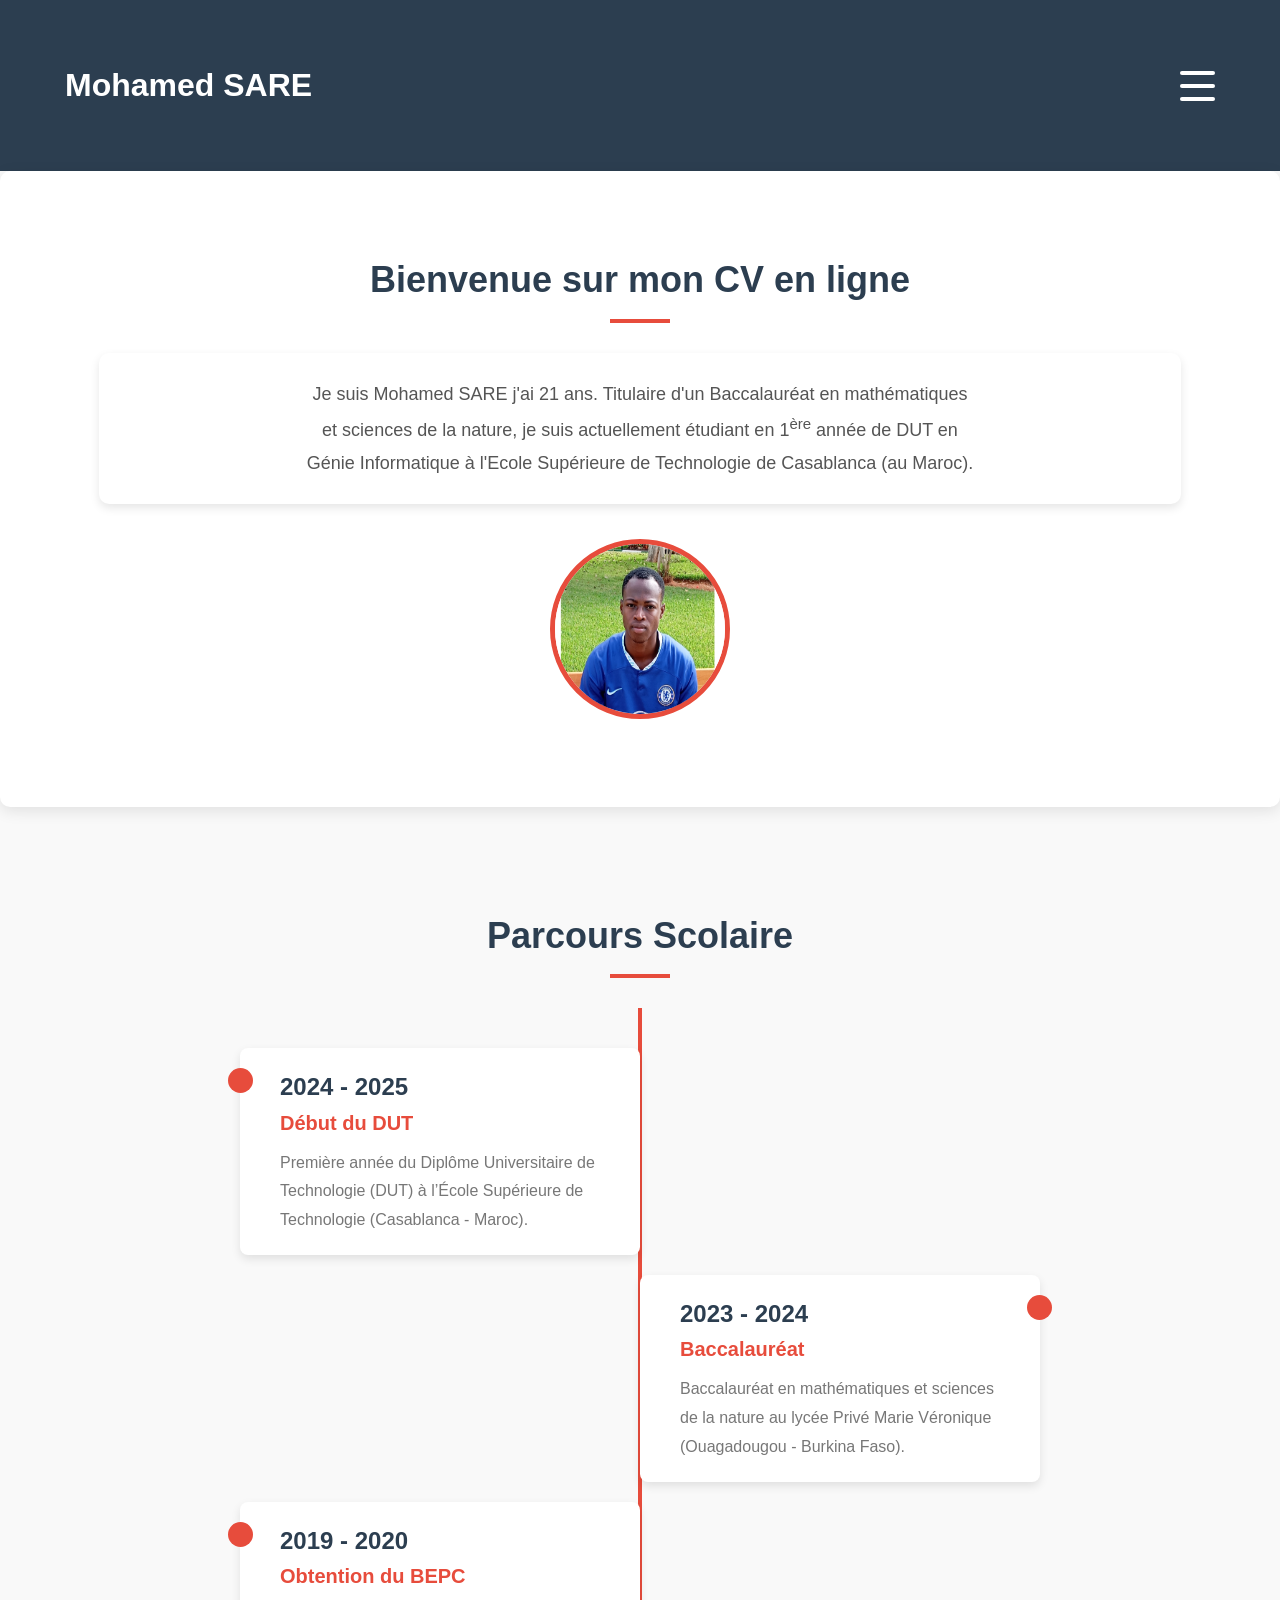
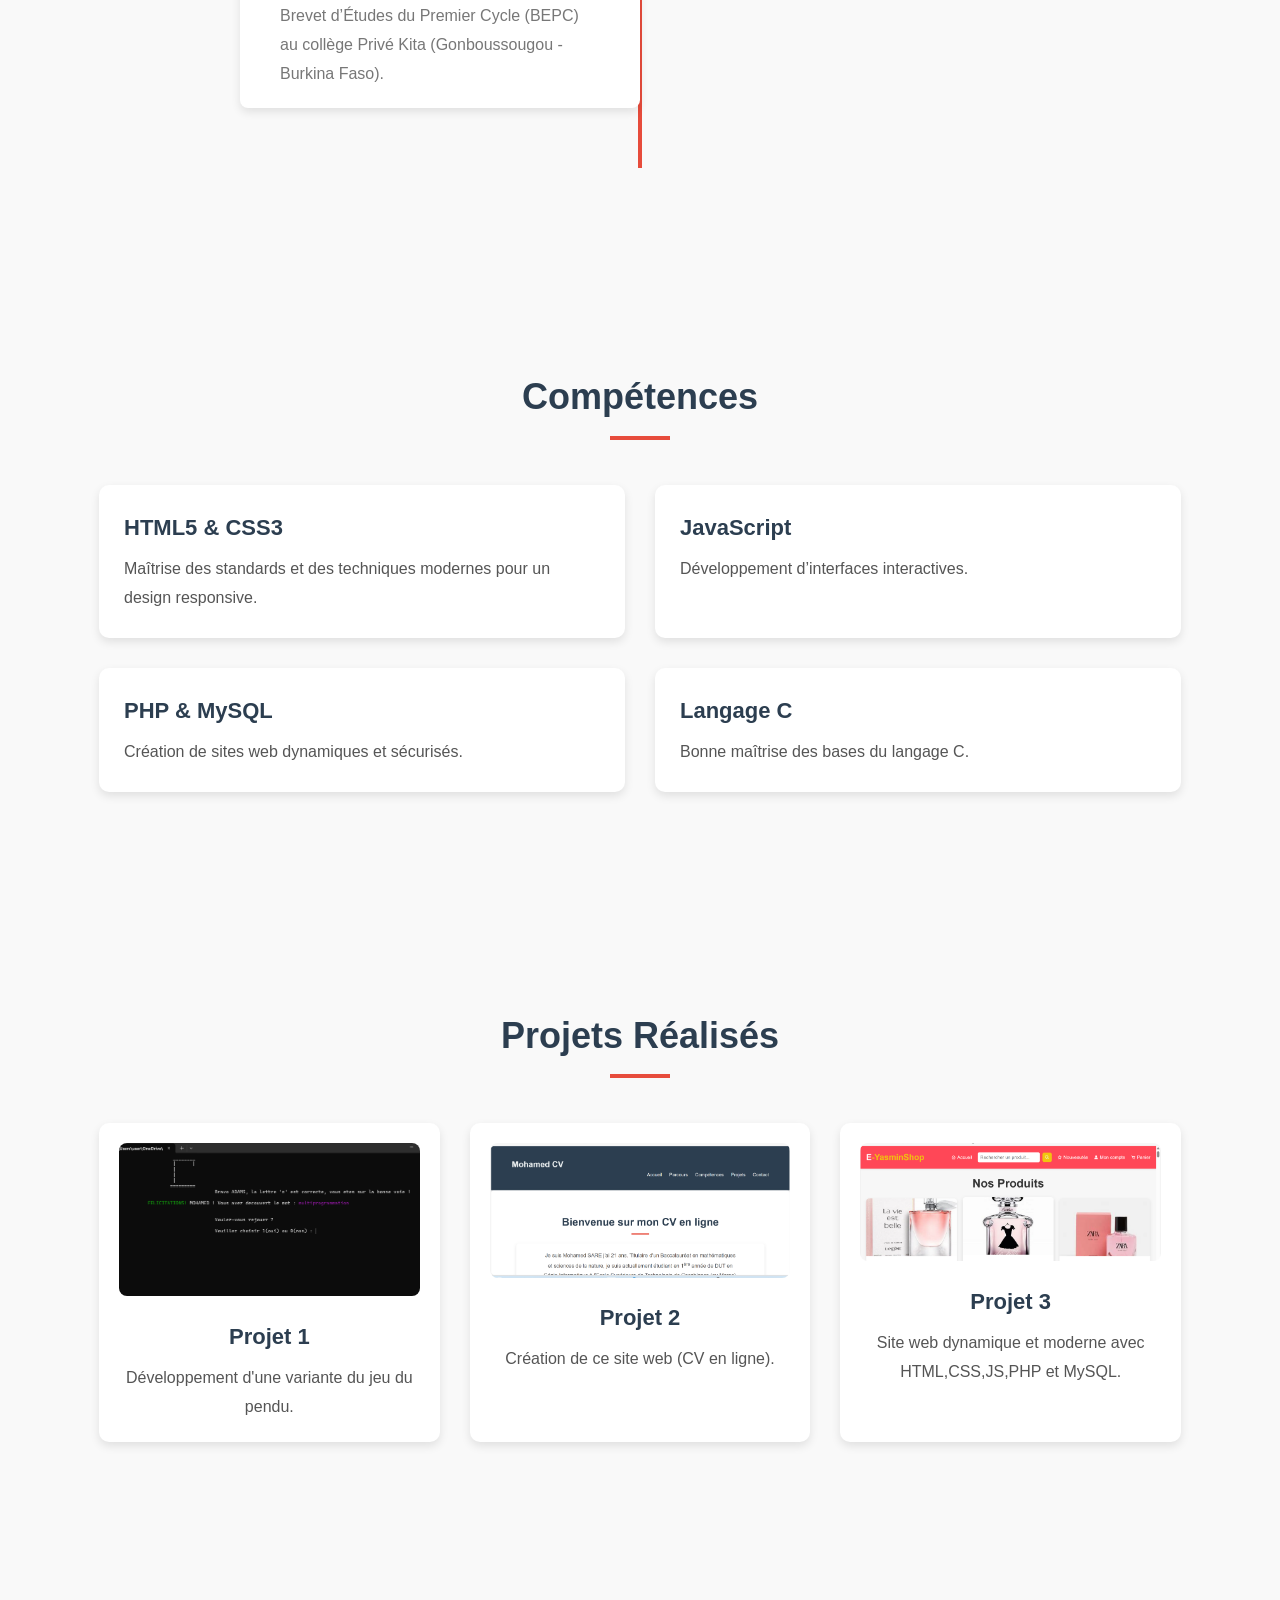
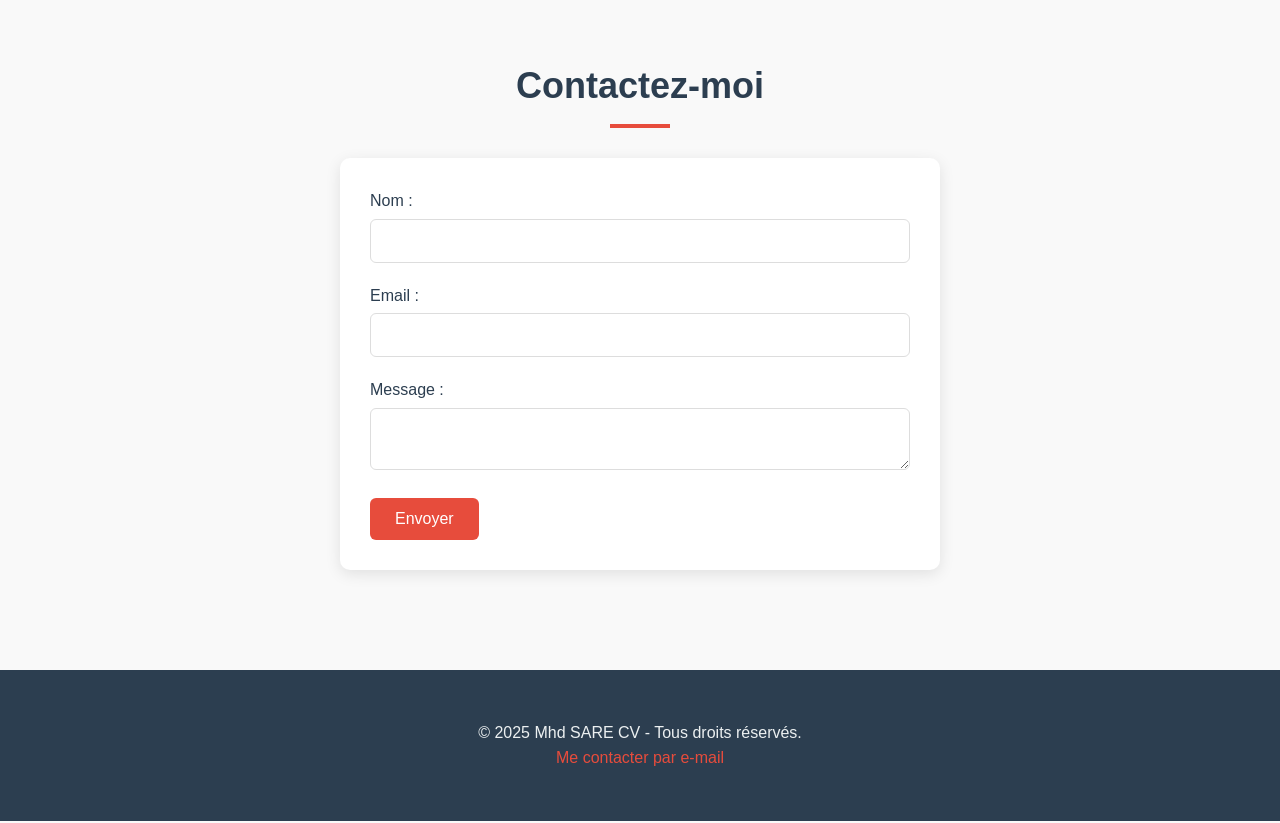
==== index.html @ 559525ef "Add files via upload" ====
<!DOCTYPE html>
<html lang="fr">
<head>
  <meta charset="UTF-8">
  <meta name="viewport" content="width=device-width, initial-scale=1">
  <title>mhdsare-cv</title>
  <link rel="stylesheet" href="style.css">
</head>
<body>
  <!-- En-tête -->
   <header class="header">
        <h1 class="logo">Mohamed SARE</h1>
        <div class="menu-btn" id="menuBtn">
            <div></div>
            <div></div>
            <div></div>
        </div>
    </header>
    <nav class="menu" id="menu">
        <ul>
            <li><a href="#accueil">Accueil</a></li>
            <li><a href="#parcours">Parcours</a></li>
            <li><a href="#competences">Compétences</a></li>
            <li><a href="#projets">Projets</a></li>
            <li><a href="#contact">Contact</a></li>
        </ul>
    </nav>

  <!-- Contenu des sections... -->
</body>
</html>

  <!-- Section Accueil -->
  <section id="accueil" class="section accueil">
    <div class="container">
      <h2>Bienvenue sur mon CV en ligne</h2>
      <p class="skill">
        Je suis Mohamed SARE j'ai 21 ans. Titulaire d'un Baccalauréat en mathématiques<br>
        et sciences de la nature, je suis actuellement étudiant en 1<sup>ère</sup> année de DUT en <br>
        Génie Informatique à l'Ecole Supérieure de Technologie de Casablanca (au Maroc).
      </p>
      <img src="mhd.jpg" alt="Photo de profil" class="photo-profil">
    </div>
  </section>

  <!-- Section Parcours -->
  <section id="parcours" class="section parcours">
    <div class="container">
      <h2>Parcours Scolaire</h2>
      <div class="timeline">
        <div class="timeline-item">
          <h3>2024 - 2025</h3>
          <h4>Début du DUT</h4>
          <p>Première année du Diplôme Universitaire de Technologie (DUT) à l’École Supérieure de Technologie (Casablanca - Maroc).</p>
        </div>
        <div class="timeline-item">
          <h3>2023 - 2024</h3>
          <h4>Baccalauréat</h4>
          <p>Baccalauréat en mathématiques et sciences de la nature au lycée Privé Marie Véronique (Ouagadougou - Burkina Faso).</p>
        </div>
        <div class="timeline-item">
          <h3>2019 - 2020</h3>
          <h4>Obtention du BEPC</h4>
          <p>Brevet d’Études du Premier Cycle (BEPC) au collège Privé Kita (Gonboussougou - Burkina Faso).</p>
        </div>
      </div>
    </div>
  </section>

  <!-- Section Compétences -->
  <section id="competences" class="section competences">
    <div class="container">
      <h2>Compétences</h2>
      <div class="skills">
        <div class="skill">
          <h3>HTML5 &amp; CSS3</h3>
          <p>Maîtrise des standards et des techniques modernes pour un design responsive.</p>
        </div>
        <div class="skill">
          <h3>JavaScript</h3>
          <p>Développement d’interfaces interactives.</p>
        </div>
        <div class="skill">
          <h3>PHP &amp; MySQL</h3>
          <p>Création de sites web dynamiques et sécurisés.</p>
        </div>
        <div class="skill">
          <h3>Langage C</h3>
          <p>Bonne maîtrise des bases du langage C.</p>
        </div>
      </div>
    </div>
  </section>

  <!-- Section Projets -->
  <section id="projets" class="section projets">
    <div class="container">
      <h2>Projets Réalisés</h2>
      <div class="projets-grid">
        <div class="projet">
          <img src="projet1.png" alt="Projet 1">
          <h3>Projet 1</h3>
          <p>Développement d'une variante du jeu du pendu.</p>
        </div>
        <div class="projet">
          <img src="projet2.png" alt="Projet 2">
          <h3>Projet 2</h3>
          <p>Création de ce site web (CV en ligne).</p>
        </div>
        <div class="projet">
          <img src="projet3.png" alt="Projet 2">
          <h3>Projet 3</h3>
          <p>Site web dynamique et moderne avec HTML,CSS,JS,PHP et MySQL.</p>
        </div>
      </div>
    </div>
  </section>

  <!-- Section Contact -->
  <section id="contact" class="section contact">
    <div class="container">
      <h2>Contactez-moi</h2>
      <form action="/merci.html" method="POST" netlify>
        <label for="nom">Nom :</label>
        <input type="text" id="nom" name="nom" required>
        <label for="email">Email :</label>
        <input type="email" id="email" name="email" required>
        <label for="message">Message :</label>
        <textarea id="message" name="message" required></textarea>
        <button type="submit">Envoyer</button>
      </form>
    </div>
  </section>

  <!-- Pied de page -->
  <footer class="footer">
    <div class="container">
      <p>&copy; 2025 Mhd SARE CV - Tous droits réservés.</p>
      <a href="mailto:mohamedsare078@gmail.com">Me contacter par e-mail</a>
    </div>
  </footer>
  <script src="script.js"></script>
</body>
</html>
---- style.css ----
/* Reset CSS de base */
* {
  margin: 0;
  padding: 0;
  box-sizing: border-box;
}

body {
  font-family: 'Poppins', sans-serif;
  line-height: 1.6;
  color: #333;
  background-color: #f9f9f9;
}
/* En tete */
.container {
  width: 90%;
  max-width: 1200px;
  margin: 0 auto;
  padding: 20px;
}
 .header {
            display: flex;
            justify-content: space-between;
            align-items: center;
            padding: 60px 65px;
            background:  #2c3e50;
            color: white;
        }
        .menu-btn {
            display: flex;
            flex-direction: column;
            justify-content: space-between;
            width: 35px;
            height: 30px;
            cursor: pointer;
            z-index: 100;
        }
        .menu-btn div {
            width: 100%;
            height: 4px;
            background: white;
            transition: 0.4s;
            border-radius: 5px;
        }
        .menu {
            position: fixed;
            top: 0;
            left: -250px;
            width: 150px;
            height: 100vh;
            background: #2c3e50;
            padding-top: 60px;
            transition: 0.3s ease-in-out;
            box-shadow: 5px 0 10px rgba(0, 0, 0, 0.3);
        }
        .menu ul {
            list-style: none;
            padding: 0;
            text-align: left;
        }
        .menu ul li {
            margin: 20px 0;
            padding: 10px 20px;
        }
        .menu ul li a {
            color: white;
            text-decoration: none;
            font-size: 18px;
            transition: 0.3s;
        }
        .menu ul li a:hover {
            color: #ff8c00;
        }
        .menu.active {
            left: 0;
        }
        .menu-btn.active div:nth-child(1) {
            transform: rotate(-45deg) translate(-5px, 6px);
        }
        .menu-btn.active div:nth-child(2) {
            opacity: 0;
        }
        .menu-btn.active div:nth-child(3) {
            transform: rotate(45deg) translate(-5px, -6px);
        }
        .overlay {
            display: none;
            position: fixed;
            top: 0;
            left: 0;
            width: 100%;
            height: 100vh;
            background: rgba(0, 0, 0, 0.5);
            transition: 0.3s;
        }
        .overlay.active {
            display: block;
        }


/* Sections */
.section {
  padding: 80px 0;
}

.section h2 {
  font-size: 36px;
  margin-bottom: 30px;
  text-align: center;
  color: #2c3e50;
  position: relative;
}

.section h2::after {
  content: '';
  display: block;
  width: 60px;
  height: 4px;
  background-color: #e74c3c;
  margin: 10px auto 0;
}

.section p {
  font-size: 18px;
  line-height: 1.8;
  color: #555;
}

/* Section Accueil */
.accueil {
  text-align: center;
  background-color: #fff;
  padding: 60px 0;
  border-radius: 10px;
  box-shadow: 0 4px 15px rgba(0, 0, 0, 0.1);
}

.accueil .photo-profil {
  width: 180px;
  height: 180px;
  border-radius: 50%;
  margin-top: 20px;
  border: 5px solid #e74c3c;
  transition: transform 0.3s ease;
}

.accueil .photo-profil:hover {
  transform: scale(1.05);
}

/* Section Parcours */
.timeline {
  position: relative;
  max-width: 800px;
  margin: 0 auto;
  padding: 40px 0;
}

.timeline::before {
  content: '';
  position: absolute;
  top: 0;
  bottom: 0;
  width: 4px;
  background-color: #e74c3c;
  left: 50%;
  margin-left: -2px;
}

.timeline-item {
  padding: 20px 40px;
  position: relative;
  width: 50%;
  background-color: #fff;
  border-radius: 8px;
  margin-bottom: 20px;
  box-shadow: 0 4px 10px rgba(0, 0, 0, 0.1);
  transition: transform 0.3s ease, box-shadow 0.3s ease;
}

.timeline-item:hover {
  transform: translateY(-5px);
  box-shadow: 0 6px 15px rgba(0, 0, 0, 0.2);
}

.timeline-item:nth-child(odd) {
  left: 0;
}

.timeline-item:nth-child(even) {
  left: 50%;
}

.timeline-item::after {
  content: '';
  position: absolute;
  width: 25px;
  height: 25px;
  background-color: #e74c3c;
  border-radius: 50%;
  top: 20px;
  left: -12px;
  z-index: 1;
}

.timeline-item:nth-child(even)::after {
  left: auto;
  right: -12px;
}

.timeline-item h3 {
  font-size: 24px;
  color: #2c3e50;
}

.timeline-item h4 {
  font-size: 20px;
  color: #e74c3c;
  margin-bottom: 10px;
}

.timeline-item p {
  font-size: 16px;
  color: #777;
}

/* Section Compétences */
.skills {
  display: flex;
  flex-wrap: wrap;
  justify-content: space-between;
}

.skill {
  flex: 1 1 45%;
  background-color: #fff;
  padding: 25px;
  margin: 15px;
  border-radius: 10px;
  box-shadow: 0 4px 10px rgba(0, 0, 0, 0.1);
  transition: transform 0.3s ease, box-shadow 0.3s ease;
}

.skill:hover {
  transform: translateY(-5px);
  box-shadow: 0 6px 15px rgba(0, 0, 0, 0.2);
}

.skill h3 {
  font-size: 22px;
  color: #2c3e50;
  margin-bottom: 10px;
}

.skill p {
  font-size: 16px;
  color: #555;
}

/* Section Projets */
.projets-grid {
  display: flex;
  flex-wrap: wrap;
  justify-content: space-between;
}

.projet {
  flex: 1 1 30%;
  background-color: #fff;
  padding: 20px;
  margin: 15px;
  border-radius: 10px;
  box-shadow: 0 4px 10px rgba(0, 0, 0, 0.1);
  text-align: center;
  transition: transform 0.3s ease, box-shadow 0.3s ease;
}

.projet:hover {
  transform: translateY(-5px);
  box-shadow: 0 6px 15px rgba(0, 0, 0, 0.2);
}

.projet img {
  width: 100%;
  border-radius: 8px;
  margin-bottom: 15px;
}

.projet h3 {
  font-size: 22px;
  color: #2c3e50;
  margin-bottom: 10px;
}

.projet p {
  font-size: 16px;
  color: #555;
}

/* Section Contact */
.contact form {
  max-width: 600px;
  margin: 0 auto;
  background-color: #fff;
  padding: 30px;
  border-radius: 10px;
  box-shadow: 0 4px 15px rgba(0, 0, 0, 0.1);
}

.contact label {
  display: block;
  font-size: 16px;
  color: #2c3e50;
  margin-bottom: 5px;
}

.contact input,
.contact textarea {
  width: 100%;
  padding: 12px;
  margin-bottom: 20px;
  border: 1px solid #ddd;
  border-radius: 6px;
  font-size: 16px;
  transition: border-color 0.3s ease;
}

.contact input:focus,
.contact textarea:focus {
  border-color: #e74c3c;
  outline: none;
}

.contact button {
  background-color: #e74c3c;
  color: #fff;
  padding: 12px 25px;
  border: none;
  border-radius: 6px;
  cursor: pointer;
  font-size: 16px;
  transition: background-color 0.3s ease;
}

.contact button:hover {
  background-color: #c0392b;
}

/* Pied de page */
.footer {
  background-color: #2c3e50;
  color: #ecf0f1;
  text-align: center;
  padding: 30px 0;
}

.footer a {
  color: #e74c3c;
  text-decoration: none;
  transition: color 0.3s ease;
}

.footer a:hover {
  color: #c0392b;
}

/* Responsive Design */
@media (max-width: 768px) {
  .header .nav ul {
    flex-direction: column;
    align-items: center;
  }

  .header .nav ul li {
    margin: 10px 0;
  }

  .timeline::before {
    left: 20px;
  }

  .timeline-item {
    width: 100%;
    padding-left: 70px;
    padding-right: 25px;
  }

  .timeline-item:nth-child(even) {
    left: 0;
  }

  .timeline-item::after {
    left: 18px;
  }

  .skills,
  .projets-grid {
    flex-direction: column;
  }

  .skill,
  .projet {
    flex: 1 1 100%;
  }
}
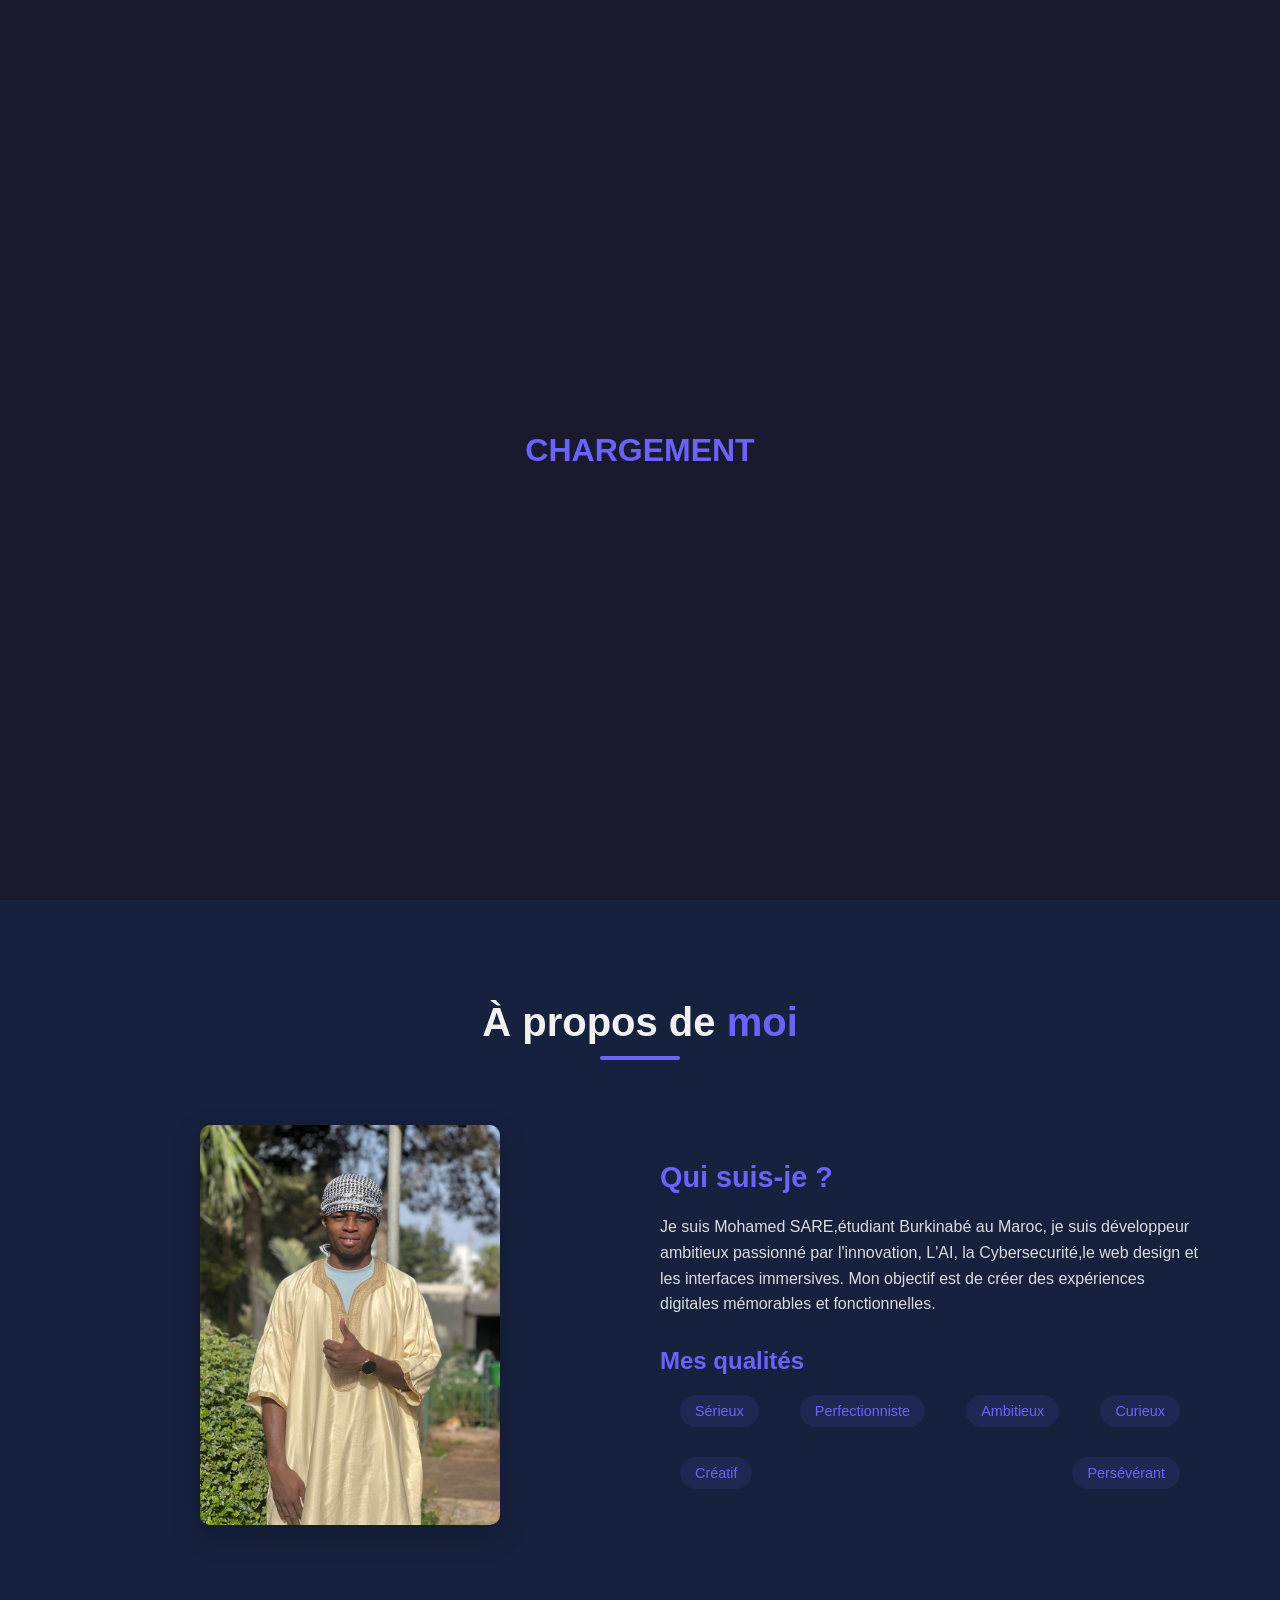
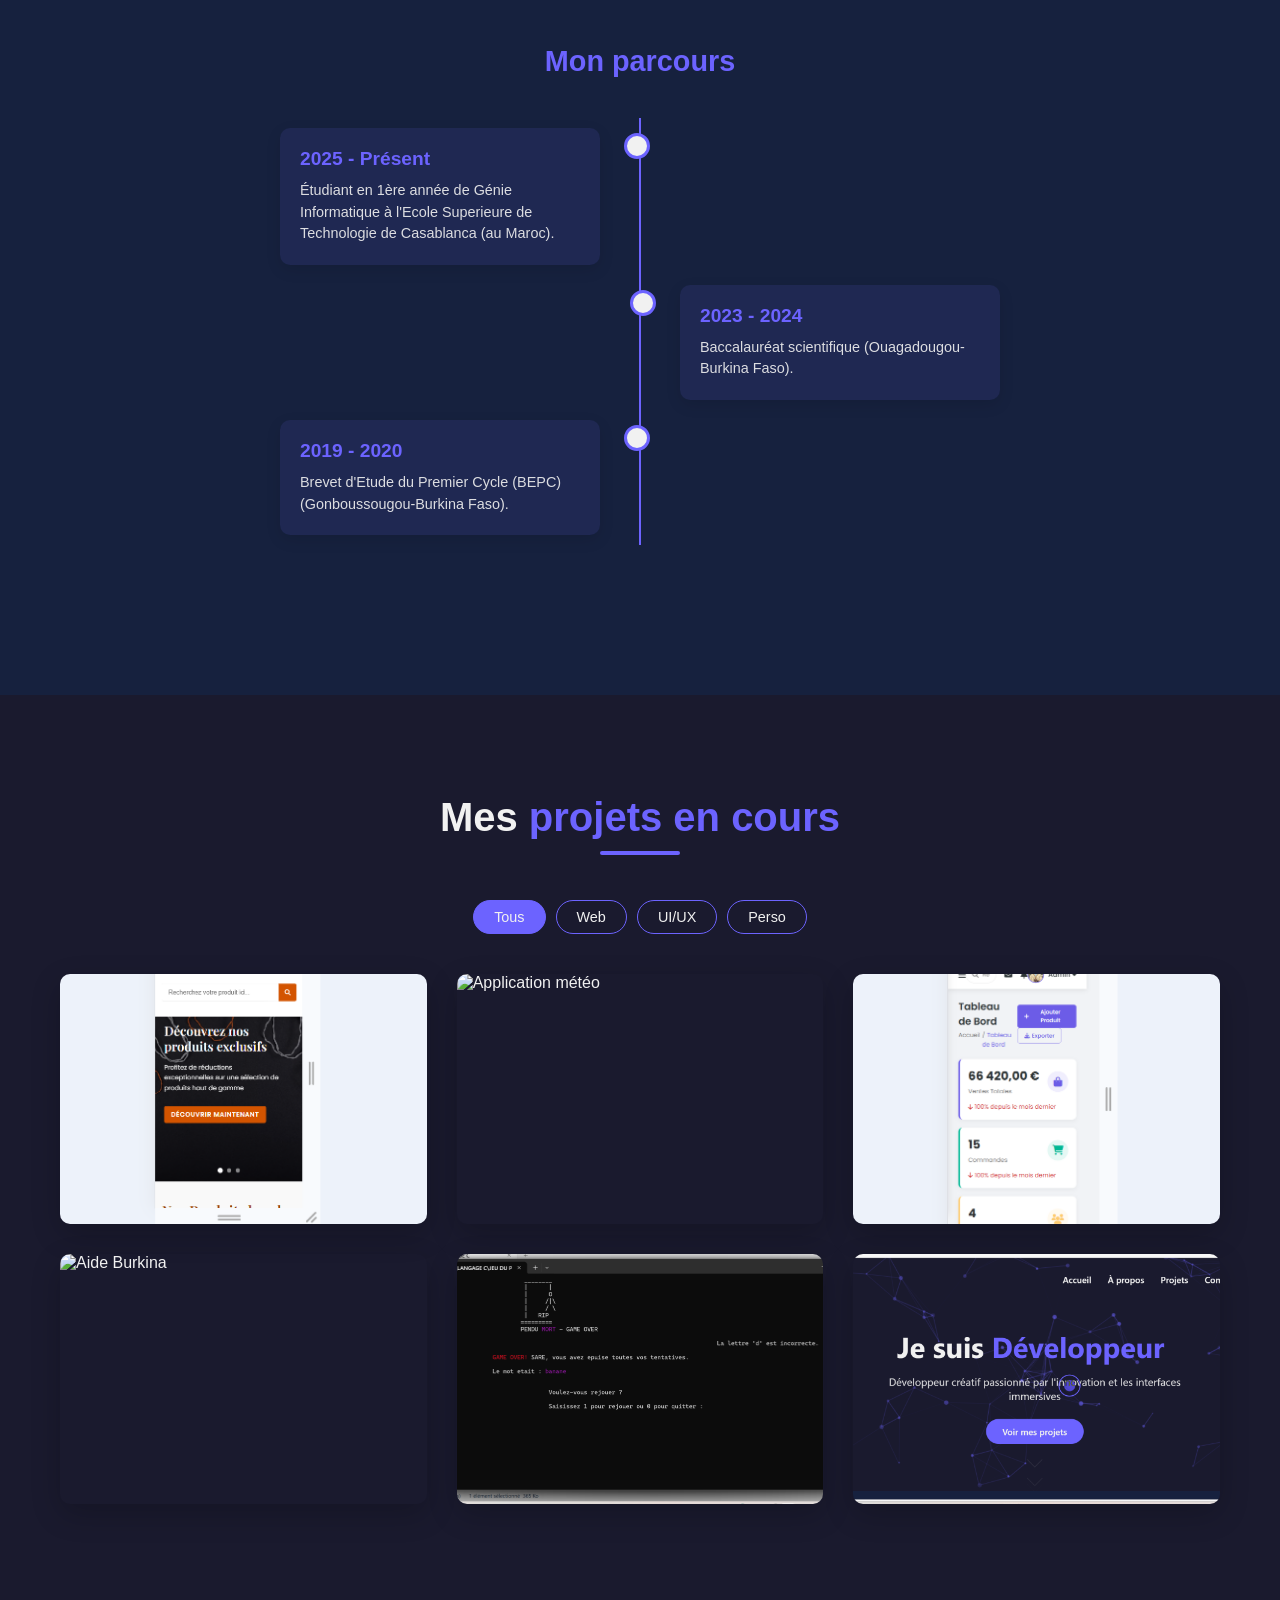
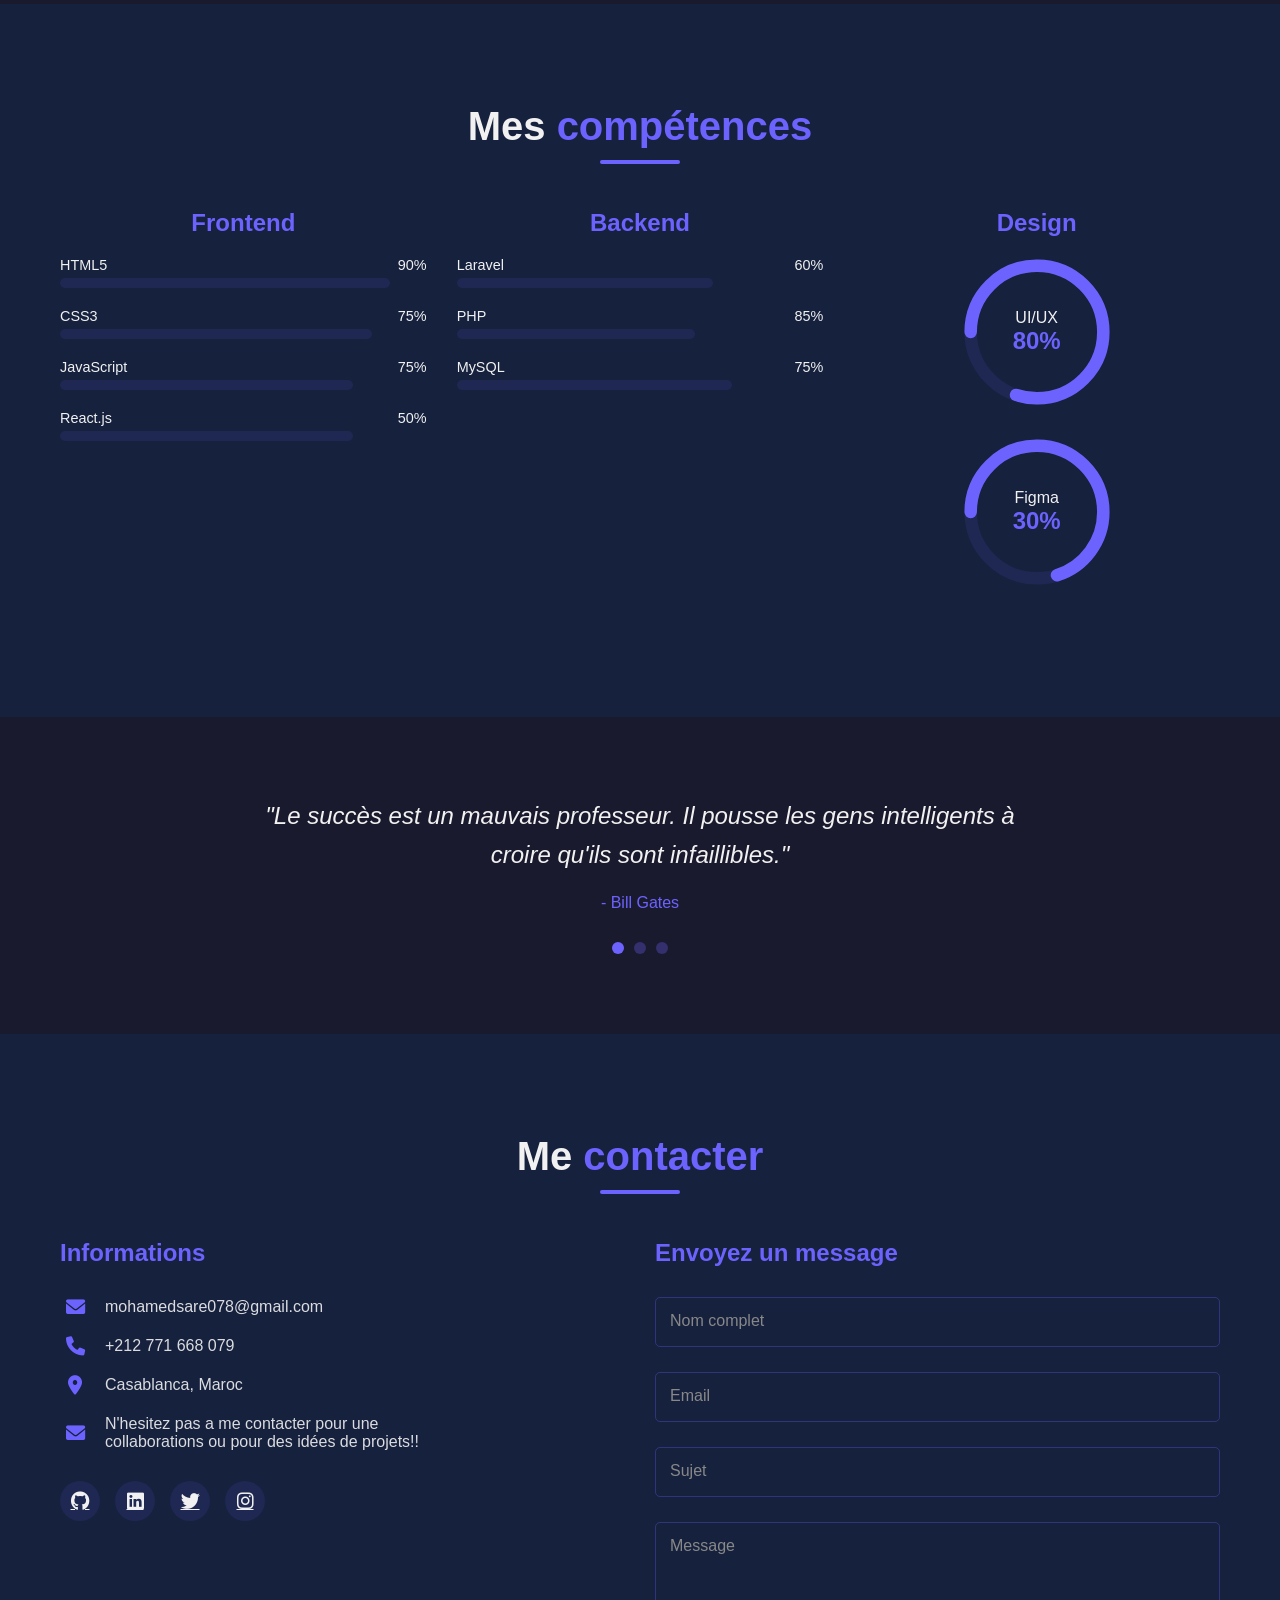
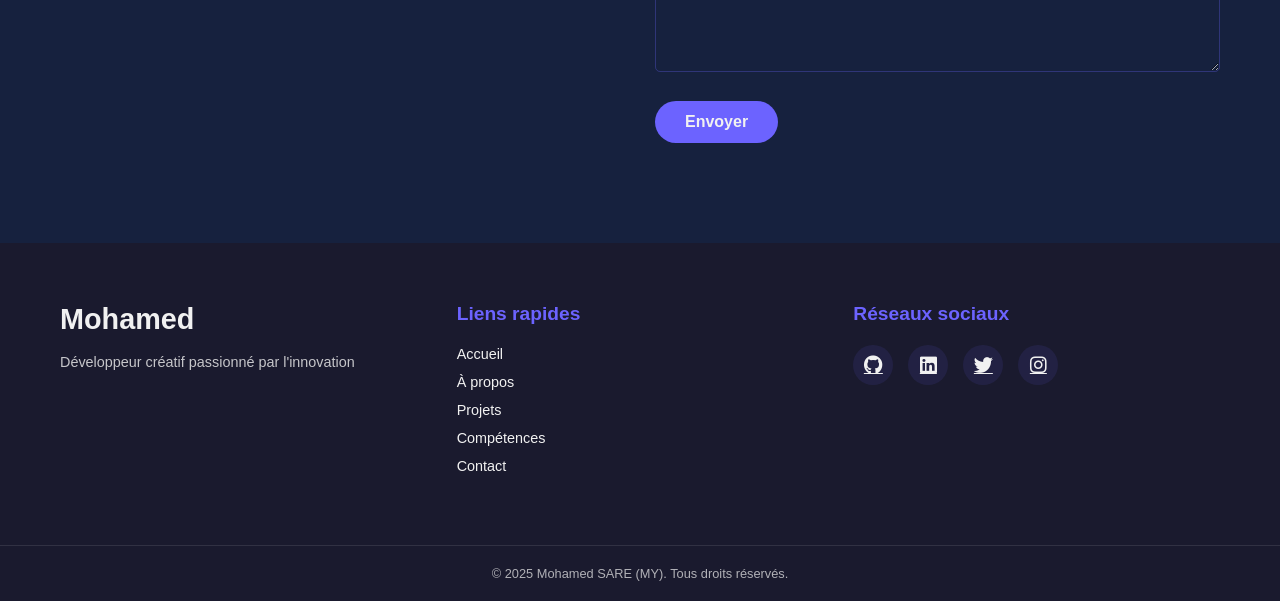
==== commit 02586d8e: "Add files via upload" ====
--- a/index.html
+++ b/index.html
@@ -1,144 +1,397 @@
 <!DOCTYPE html>
 <html lang="fr">
+
 <head>
-  <meta charset="UTF-8">
-  <meta name="viewport" content="width=device-width, initial-scale=1">
-  <title>mhdsare-cv</title>
-  <link rel="stylesheet" href="style.css">
+    <meta charset="UTF-8">
+    <meta name="viewport" content="width=device-width, initial-scale=1.0">
+    <title>Mohamed SARE (Mhdsare) | Développeur Créatif</title>
+    <link rel="stylesheet" href="styles.css">
+    <!-- Après -->
+    <link rel="stylesheet" href="https://cdnjs.cloudflare.com/ajax/libs/font-awesome/6.0.0-beta3/css/all.min.css">
 </head>
+
 <body>
-  <!-- En-tête -->
-   <header class="header">
-        <h1 class="logo">Mohamed SARE</h1>
-        <div class="menu-btn" id="menuBtn">
-            <div></div>
-            <div></div>
-            <div></div>
-        </div>
-    </header>
-    <nav class="menu" id="menu">
-        <ul>
-            <li><a href="#accueil">Accueil</a></li>
-            <li><a href="#parcours">Parcours</a></li>
-            <li><a href="#competences">Compétences</a></li>
-            <li><a href="#projets">Projets</a></li>
-            <li><a href="#contact">Contact</a></li>
-        </ul>
+    <!-- Curseur personnalisé -->
+    <div class="cursor"></div>
+    <div class="cursor-follower"></div>
+
+    <!-- Loader -->
+    <div class="loader">
+        <div class="loader-text">
+            <span class="letter">C</span>
+            <span class="letter">H</span>
+            <span class="letter">A</span>
+            <span class="letter">R</span>
+            <span class="letter">G</span>
+            <span class="letter">E</span>
+            <span class="letter">M</span>
+            <span class="letter">E</span>
+            <span class="letter">N</span>
+            <span class="letter">T</span>
+        </div>
+    </div>
+
+    <!-- Bouton mode sombre/clair -->
+    <div class="theme-switch-wrapper">
+        <span class="theme-switch-label">☀️</span>
+        <label class="theme-switch">
+            <input type="checkbox">
+            <span class="slider round"></span>
+        </label>
+        <span class="theme-switch-label">🌙</span>
+    </div>
+
+    <!-- Navigation -->
+    <nav class="navbar">
+        <div class="navbar-container">
+            <a href="#home" class="navbar-logo">Mohamed</a>
+            <div class="navbar-toggle" id="mobile-menu">
+                <span class="bar"></span>
+                <span class="bar"></span>
+                <span class="bar"></span>
+            </div>
+            <ul class="navbar-menu">
+                <li class="navbar-item"><a href="#home" class="navbar-links">Accueil</a></li>
+                <li class="navbar-item"><a href="#about" class="navbar-links">À propos</a></li>
+                <li class="navbar-item"><a href="#projects" class="navbar-links">Projets</a></li>
+                <li class="navbar-item"><a href="#skills" class="navbar-links">Compétences</a></li>
+                <li class="navbar-item"><a href="#contact" class="navbar-links">Contact</a></li>
+            </ul>
+        </div>
     </nav>
 
-  <!-- Contenu des sections... -->
+    <!-- Section Accueil -->
+    <section id="home" class="hero">
+        <canvas id="particles-js"></canvas>
+        <div class="hero-container">
+            <h1 class="hero-heading">Je suis <span class="typed-text"></span><span class="cursor-blink">&nbsp;</span>
+            </h1>
+            <p class="hero-description">Développeur créatif passionné par l'innovation et les interfaces immersives</p>
+            <button class="main-btn" onclick="location.href='#projects'">Voir mes projets</button>
+        </div>
+        <div class="scroll-down">
+            <span></span>
+            <span></span>
+            <span></span>
+        </div>
+    </section>
+
+    <!-- Section À propos -->
+    <section id="about" class="about">
+        <h2 class="section-title">À propos de <span>moi</span></h2>
+        <div class="about-container">
+            <div class="about-img">
+                <div class="img-card">
+                    <div class="img-card-inner">
+                        <div class="img-card-front">
+                            <img src="mhd.jpg" alt="Mohamed SARE">
+                        </div>
+                        <div class="img-card-back">
+                            <h3>Mohamed SARE</h3>
+                            <p>"Etudiant en Génie Informatique"</p>
+                            <p>Développeur créatif</p>
+                        </div>
+                    </div>
+                </div>
+            </div>
+            <div class="about-text">
+                <h3>Qui suis-je ?</h3>
+                <p>Je suis Mohamed SARE,étudiant Burkinabé au Maroc, je suis développeur ambitieux passionné par
+                    l'innovation, L'AI, la Cybersecurité,le web design et les interfaces immersives. Mon objectif est de
+                    créer des expériences
+                    digitales mémorables et fonctionnelles.</p>
+
+                <div class="soft-skills">
+                    <h3>Mes qualités</h3>
+                    <div class="skills-container">
+                        <div class="skill" data-skill="Sérieux">Sérieux</div>
+                        <div class="skill" data-skill="Perfectionniste">Perfectionniste</div>
+                        <div class="skill" data-skill="Ambitieux">Ambitieux</div>
+                        <div class="skill" data-skill="Curieux">Curieux</div>
+                        <div class="skill" data-skill="Créatif">Créatif</div>
+                        <div class="skill" data-skill="Persévérant">Persévérant</div>
+                    </div>
+                </div>
+            </div>
+        </div>
+
+        <!-- Timeline -->
+        <div class="timeline">
+            <h3>Mon parcours</h3>
+            <div class="timeline-container">
+                <div class="timeline-item">
+                    <div class="timeline-content">
+                        <h4>2025 - Présent</h4>
+                        <p>Étudiant en 1ère année de Génie Informatique à l'Ecole Superieure de Technologie de
+                            Casablanca (au Maroc).</p>
+                    </div>
+                </div>
+                <div class="timeline-item">
+                    <div class="timeline-content">
+                        <h4>2023 - 2024</h4>
+                        <p>Baccalauréat scientifique (Ouagadougou- Burkina Faso).</p>
+                    </div>
+                </div>
+                <div class="timeline-item">
+                    <div class="timeline-content">
+                        <h4>2019 - 2020</h4>
+                        <p>Brevet d'Etude du Premier Cycle (BEPC) (Gonboussougou-Burkina Faso).</p>
+                    </div>
+                </div>
+            </div>
+        </div>
+    </section>
+
+    <!-- Section Projets -->
+    <section id="projects" class="projects">
+        <h2 class="section-title">Mes <span>projets en cours</span></h2>
+        <div class="projects-filter">
+            <button class="filter-btn active" data-filter="all">Tous</button>
+            <button class="filter-btn" data-filter="web">Web</button>
+            <button class="filter-btn" data-filter="ui">UI/UX</button>
+            <button class="filter-btn" data-filter="perso">Perso</button>
+        </div>
+        <div class="projects-container">
+            <!-- Les projets seront ajoutés dynamiquement en JS -->
+        </div>
+
+        <!-- Lightbox -->
+        <div class="lightbox">
+            <div class="lightbox-content">
+                <span class="close-lightbox">&times;</span>
+                <div class="lightbox-body">
+                    <img src="" alt="" class="lightbox-img">
+                    <div class="lightbox-text">
+                        <h3 class="lightbox-title"></h3>
+                        <p class="lightbox-description"></p>
+                        <a href="#" class="lightbox-link" target="_blank">Voir le projet</a>
+                    </div>
+                </div>
+            </div>
+        </div>
+    </section>
+
+    <!-- Section Compétences -->
+    <section id="skills" class="skills">
+        <h2 class="section-title">Mes <span>compétences</span></h2>
+        <div class="skills-container">
+            <div class="skill-category">
+                <h3>Frontend</h3>
+                <div class="skill-bar">
+                    <div class="skill-info">
+                        <span>HTML5</span>
+                        <span class="percent">90%</span>
+                    </div>
+                    <div class="progress-bar" data-width="90"></div>
+                </div>
+                <div class="skill-bar">
+                    <div class="skill-info">
+                        <span>CSS3</span>
+                        <span class="percent">75%</span>
+                    </div>
+                    <div class="progress-bar" data-width="85"></div>
+                </div>
+                <div class="skill-bar">
+                    <div class="skill-info">
+                        <span>JavaScript</span>
+                        <span class="percent">75%</span>
+                    </div>
+                    <div class="progress-bar" data-width="80"></div>
+                </div>
+                <div class="skill-bar">
+                    <div class="skill-info">
+                        <span>React.js</span>
+                        <span class="percent">50%</span>
+                    </div>
+                    <div class="progress-bar" data-width="80"></div>
+                </div>
+            </div>
+
+            <div class="skill-category">
+                <h3>Backend</h3>
+                <div class="skill-bar">
+                    <div class="skill-info">
+                        <span>Laravel</span>
+                        <span class="percent">60%</span>
+                    </div>
+                    <div class="progress-bar" data-width="70"></div>
+                </div>
+                <div class="skill-bar">
+                    <div class="skill-info">
+                        <span>PHP</span>
+                        <span class="percent">85%</span>
+                    </div>
+                    <div class="progress-bar" data-width="65"></div>
+                </div>
+                <div class="skill-bar">
+                    <div class="skill-info">
+                        <span>MySQL</span>
+                        <span class="percent">75%</span>
+                    </div>
+                    <div class="progress-bar" data-width="75"></div>
+                </div>
+            </div>
+
+            <div class="skill-category">
+                <h3>Design</h3>
+                <div class="skill-circle">
+                    <div class="circle-progress" data-value="80">
+                        <svg class="circle-chart" viewBox="0 0 36 36">
+                            <path class="circle-bg"
+                                d="M18 2.0845 a 15.9155 15.9155 0 0 1 0 31.831 a 15.9155 15.9155 0 0 1 0 -31.831" />
+                            <path class="circle-fill" stroke-dasharray="80, 100"
+                                d="M18 2.0845 a 15.9155 15.9155 0 0 1 0 31.831 a 15.9155 15.9155 0 0 1 0 -31.831" />
+                        </svg>
+                        <div class="circle-info">
+                            <span>UI/UX</span>
+                            <span class="percent">80%</span>
+                        </div>
+                    </div>
+                </div>
+                <div class="skill-circle">
+                    <div class="circle-progress" data-value="70">
+                        <svg class="circle-chart" viewBox="0 0 36 36">
+                            <path class="circle-bg"
+                                d="M18 2.0845 a 15.9155 15.9155 0 0 1 0 31.831 a 15.9155 15.9155 0 0 1 0 -31.831" />
+                            <path class="circle-fill" stroke-dasharray="70, 100"
+                                d="M18 2.0845 a 15.9155 15.9155 0 0 1 0 31.831 a 15.9155 15.9155 0 0 1 0 -31.831" />
+                        </svg>
+                        <div class="circle-info">
+                            <span>Figma</span>
+                            <span class="percent">30%</span>
+                        </div>
+                    </div>
+                </div>
+            </div>
+        </div>
+    </section>
+
+    <!-- Section Citation -->
+    <section class="quote">
+        <div class="quote-container">
+            <div class="quote-slide active">
+                <p>"Le succès est un mauvais professeur. Il pousse les gens intelligents à croire qu'ils sont
+                    infaillibles."</p>
+                <span>- Bill Gates</span>
+            </div>
+            <div class="quote-slide">
+                <p>"Votre travail va remplir une grande partie de votre vie, la seule façon d'être vraiment satisfait
+                    est de faire ce que vous croyez être un bon travail."</p>
+                <span>- Steve Jobs</span>
+            </div>
+            <div class="quote-slide">
+                <p>"Le meilleur moyen de prédire l'avenir est de le créer."</p>
+                <span>- Peter Drucker</span>
+            </div>
+            <div class="quote-dots">
+                <span class="dot active"></span>
+                <span class="dot"></span>
+                <span class="dot"></span>
+            </div>
+        </div>
+    </section>
+
+    <!-- Section Contact -->
+    <section id="contact" class="contact">
+        <h2 class="section-title">Me <span>contacter</span></h2>
+        <div class="contact-container">
+            <div class="contact-info">
+                <h3>Informations</h3>
+                <div class="info-item">
+                    <i class="fas fa-envelope"></i>
+                    <p>mohamedsare078@gmail.com</p>
+                </div>
+                <div class="info-item">
+                    <i class="fas fa-phone"></i>
+                    <p>+212 771 668 079</p>
+                </div>
+                <div class="info-item">
+                    <i class="fas fa-map-marker-alt"></i>
+                    <p>Casablanca, Maroc</p>
+                </div>
+                <div class="info-item">
+                    <i class="fas fa-envelope"></i>
+                    <p>N'hesitez pas a me contacter pour une <br>
+                        collaborations ou pour des idées de projets!!</p>
+                </div>
+                <div class="social-links">
+                    <a href="#"><i class="fab fa-github"></i></a>
+                    <a href="#"><i class="fab fa-linkedin"></i></a>
+                    <a href="#"><i class="fab fa-twitter"></i></a>
+                    <a href="#"><i class="fab fa-instagram"></i></a>
+                </div>
+            </div>
+            <div class="contact-form">
+                <h3>Envoyez un message</h3>
+                <form id="form" action="https://formsubmit.co/smrmsare039@gmail.com" method="POST">
+            
+                    <div class="form-group">
+                        <input type="text" id="name" name="name" required>
+                        <label for="name">Nom complet</label>
+                        <span class="error-message"></span>
+                    </div>
+                    <div class="form-group">
+                        <input type="email" id="email" name="email" required>
+                        <label for="email">Email</label>
+                        <span class="error-message"></span>
+                    </div>
+                    <div class="form-group">
+                        <input type="text" id="subject" name="subject" required>
+                        <label for="subject">Sujet</label>
+                        <span class="error-message"></span>
+                    </div>
+                    <div class="form-group">
+                        <textarea id="message" name="message" required></textarea>
+                        <label for="message">Message</label>
+                        <span class="error-message"></span>
+                    </div>
+                    <button type="submit" class="submit-btn">
+                        <span class="btn-text">Envoyer</span>
+                        <span class="btn-loader"></span>
+                    </button>
+                    <div class="form-message"></div>
+                </form>
+            </div>
+            
+        </div>
+    </section>
+
+    <!-- Footer -->
+    <footer class="footer">
+        <div class="footer-container">
+            <div class="footer-logo">
+                <a href="#home">Mohamed</a>
+                <p>Développeur créatif passionné par l'innovation</p>
+            </div>
+            <div class="footer-links">
+                <h3>Liens rapides</h3>
+                <ul>
+                    <li><a href="#home">Accueil</a></li>
+                    <li><a href="#about">À propos</a></li>
+                    <li><a href="#projects">Projets</a></li>
+                    <li><a href="#skills">Compétences</a></li>
+                    <li><a href="#contact">Contact</a></li>
+                </ul>
+            </div>
+            <div class="footer-social">
+                <h3>Réseaux sociaux</h3>
+                <div class="social-icons">
+                    <a href="#"><i class="fab fa-github"></i></a>
+                    <a href="#"><i class="fab fa-linkedin"></i></a>
+                    <a href="#"><i class="fab fa-twitter"></i></a>
+                    <a href="#"><i class="fab fa-instagram"></i></a>
+                </div>
+            </div>
+        </div>
+        <div class="footer-bottom">
+            <p>&copy; 2025 Mohamed SARE (MY). Tous droits réservés.</p>
+            <button class="scroll-top">
+                <i class="fas fa-arrow-up"></i>
+            </button>
+        </div>
+    </footer>
+
+    <script src="script.js"></script>
 </body>
-</html>
-
-  <!-- Section Accueil -->
-  <section id="accueil" class="section accueil">
-    <div class="container">
-      <h2>Bienvenue sur mon CV en ligne</h2>
-      <p class="skill">
-        Je suis Mohamed SARE j'ai 21 ans. Titulaire d'un Baccalauréat en mathématiques<br>
-        et sciences de la nature, je suis actuellement étudiant en 1<sup>ère</sup> année de DUT en <br>
-        Génie Informatique à l'Ecole Supérieure de Technologie de Casablanca (au Maroc).
-      </p>
-      <img src="mhd.jpg" alt="Photo de profil" class="photo-profil">
-    </div>
-  </section>
-
-  <!-- Section Parcours -->
-  <section id="parcours" class="section parcours">
-    <div class="container">
-      <h2>Parcours Scolaire</h2>
-      <div class="timeline">
-        <div class="timeline-item">
-          <h3>2024 - 2025</h3>
-          <h4>Début du DUT</h4>
-          <p>Première année du Diplôme Universitaire de Technologie (DUT) à l’École Supérieure de Technologie (Casablanca - Maroc).</p>
-        </div>
-        <div class="timeline-item">
-          <h3>2023 - 2024</h3>
-          <h4>Baccalauréat</h4>
-          <p>Baccalauréat en mathématiques et sciences de la nature au lycée Privé Marie Véronique (Ouagadougou - Burkina Faso).</p>
-        </div>
-        <div class="timeline-item">
-          <h3>2019 - 2020</h3>
-          <h4>Obtention du BEPC</h4>
-          <p>Brevet d’Études du Premier Cycle (BEPC) au collège Privé Kita (Gonboussougou - Burkina Faso).</p>
-        </div>
-      </div>
-    </div>
-  </section>
-
-  <!-- Section Compétences -->
-  <section id="competences" class="section competences">
-    <div class="container">
-      <h2>Compétences</h2>
-      <div class="skills">
-        <div class="skill">
-          <h3>HTML5 &amp; CSS3</h3>
-          <p>Maîtrise des standards et des techniques modernes pour un design responsive.</p>
-        </div>
-        <div class="skill">
-          <h3>JavaScript</h3>
-          <p>Développement d’interfaces interactives.</p>
-        </div>
-        <div class="skill">
-          <h3>PHP &amp; MySQL</h3>
-          <p>Création de sites web dynamiques et sécurisés.</p>
-        </div>
-        <div class="skill">
-          <h3>Langage C</h3>
-          <p>Bonne maîtrise des bases du langage C.</p>
-        </div>
-      </div>
-    </div>
-  </section>
-
-  <!-- Section Projets -->
-  <section id="projets" class="section projets">
-    <div class="container">
-      <h2>Projets Réalisés</h2>
-      <div class="projets-grid">
-        <div class="projet">
-          <img src="projet1.png" alt="Projet 1">
-          <h3>Projet 1</h3>
-          <p>Développement d'une variante du jeu du pendu.</p>
-        </div>
-        <div class="projet">
-          <img src="projet2.png" alt="Projet 2">
-          <h3>Projet 2</h3>
-          <p>Création de ce site web (CV en ligne).</p>
-        </div>
-        <div class="projet">
-          <img src="projet3.png" alt="Projet 2">
-          <h3>Projet 3</h3>
-          <p>Site web dynamique et moderne avec HTML,CSS,JS,PHP et MySQL.</p>
-        </div>
-      </div>
-    </div>
-  </section>
-
-  <!-- Section Contact -->
-  <section id="contact" class="section contact">
-    <div class="container">
-      <h2>Contactez-moi</h2>
-      <form action="/merci.html" method="POST" netlify>
-        <label for="nom">Nom :</label>
-        <input type="text" id="nom" name="nom" required>
-        <label for="email">Email :</label>
-        <input type="email" id="email" name="email" required>
-        <label for="message">Message :</label>
-        <textarea id="message" name="message" required></textarea>
-        <button type="submit">Envoyer</button>
-      </form>
-    </div>
-  </section>
-
-  <!-- Pied de page -->
-  <footer class="footer">
-    <div class="container">
-      <p>&copy; 2025 Mhd SARE CV - Tous droits réservés.</p>
-      <a href="mailto:mohamedsare078@gmail.com">Me contacter par e-mail</a>
-    </div>
-  </footer>
-  <script src="script.js"></script>
-</body>
-</html>
+
+</html>
--- a/styles.css
+++ b/styles.css
@@ -0,0 +1,1597 @@
+/* Reset et base */
+:root {
+    --primary-color: #6c63ff;
+    --secondary-color: #4d44db;
+    --dark-color: #1a1a2e;
+    --darker-color: #16213e;
+    --light-color: #f1f1f1;
+    --lighter-color: #ffffff;
+    --gray-color: #888;
+    --success-color: #28a745;
+    --error-color: #dc3545;
+    --transition: all 0.3s ease;
+}
+
+* {
+    margin: 0;
+    padding: 0;
+    box-sizing: border-box;
+    font-family: 'Segoe UI', Tahoma, Geneva, Verdana, sans-serif;
+}
+
+html {
+    scroll-behavior: smooth;
+}
+
+body {
+    background-color: var(--dark-color);
+    color: var(--light-color);
+    overflow-x: hidden;
+    transition: var(--transition);
+}
+
+body.light-mode {
+    background-color: var(--lighter-color);
+    color: var(--dark-color);
+}
+
+/* Loader */
+.loader {
+    position: fixed;
+    top: 0;
+    left: 0;
+    width: 100%;
+    height: 100%;
+    background-color: var(--dark-color);
+    display: flex;
+    justify-content: center;
+    align-items: center;
+    z-index: 9999;
+    transition: opacity 0.5s ease;
+}
+
+.loader-text {
+    display: flex;
+    font-size: 2rem;
+    font-weight: bold;
+    color: var(--primary-color);
+}
+
+.loader-text .letter {
+    animation: bounce 0.75s ease infinite alternate;
+    transform: translateY(0);
+}
+
+.loader-text .letter:nth-child(2) { animation-delay: 0.1s; }
+.loader-text .letter:nth-child(3) { animation-delay: 0.2s; }
+.loader-text .letter:nth-child(4) { animation-delay: 0.3s; }
+.loader-text .letter:nth-child(5) { animation-delay: 0.4s; }
+.loader-text .letter:nth-child(6) { animation-delay: 0.5s; }
+.loader-text .letter:nth-child(7) { animation-delay: 0.6s; }
+.loader-text .letter:nth-child(8) { animation-delay: 0.7s; }
+.loader-text .letter:nth-child(9) { animation-delay: 0.8s; }
+.loader-text .letter:nth-child(10) { animation-delay: 0.9s; }
+
+@keyframes bounce {
+    to {
+        transform: translateY(-20px);
+        color: var(--secondary-color);
+    }
+}
+
+/* Curseur personnalisé */
+.cursor {
+    position: fixed;
+    width: 20px;
+    height: 20px;
+    border-radius: 50%;
+    background-color: var(--primary-color);
+    transform: translate(-50%, -50%);
+    pointer-events: none;
+    mix-blend-mode: difference;
+    z-index: 999;
+    transition: transform 0.1s ease;
+}
+
+.cursor-follower {
+    position: fixed;
+    width: 40px;
+    height: 40px;
+    border: 2px solid var(--primary-color);
+    border-radius: 50%;
+    transform: translate(-50%, -50%);
+    pointer-events: none;
+    z-index: 998;
+    transition: transform 0.3s ease, width 0.3s ease, height 0.3s ease;
+}
+
+/* Bouton mode sombre/clair */
+.theme-switch-wrapper {
+    position: fixed;
+    top: 20px;
+    right: 20px;
+    display: flex;
+    align-items: center;
+    z-index: 100;
+}
+
+.theme-switch-label {
+    margin: 0 10px;
+    font-size: 1.2rem;
+}
+
+.theme-switch {
+    display: inline-block;
+    height: 24px;
+    width: 50px;
+    position: relative;
+}
+
+.theme-switch input {
+    display: none;
+}
+
+.slider {
+    position: absolute;
+    cursor: pointer;
+    top: 0;
+    left: 0;
+    right: 0;
+    bottom: 0;
+    background-color: var(--light-color);
+    transition: var(--transition);
+    border-radius: 34px;
+}
+
+.slider:before {
+    position: absolute;
+    content: "";
+    height: 16px;
+    width: 16px;
+    left: 4px;
+    bottom: 4px;
+    background-color: var(--dark-color);
+    transition: var(--transition);
+    border-radius: 50%;
+}
+
+input:checked + .slider {
+    background-color: var(--dark-color);
+}
+
+input:checked + .slider:before {
+    transform: translateX(26px);
+    background-color: var(--light-color);
+}
+
+/* Navigation */
+.navbar {
+    position: fixed;
+    top: 0;
+    left: 0;
+    width: 100%;
+    padding: 20px 0;
+    z-index: 99;
+    transition: var(--transition);
+}
+
+.navbar-container {
+    display: flex;
+    justify-content: space-between;
+    align-items: center;
+    max-width: 1200px;
+    margin: 0 auto;
+    padding: 0 20px;
+}
+
+.navbar-logo {
+    color: var(--light-color);
+    font-size: 1.8rem;
+    font-weight: bold;
+    text-decoration: none;
+    transition: var(--transition);
+}
+
+.navbar-logo:hover {
+    color: var(--primary-color);
+}
+
+.navbar-menu {
+    display: flex;
+    list-style: none;
+}
+
+.navbar-item {
+    margin-left: 30px;
+}
+
+.navbar-links {
+    color: var(--light-color);
+    text-decoration: none;
+    font-size: 1rem;
+    font-weight: 500;
+    position: relative;
+    transition: var(--transition);
+}
+
+.navbar-links:after {
+    content: '';
+    position: absolute;
+    bottom: -5px;
+    left: 0;
+    width: 0;
+    height: 2px;
+    background-color: var(--primary-color);
+    transition: var(--transition);
+}
+
+.navbar-links:hover:after {
+    width: 100%;
+}
+
+.navbar-links:hover {
+    color: var(--primary-color);
+}
+
+.navbar-toggle {
+    display: none;
+    cursor: pointer;
+}
+
+.bar {
+    display: block;
+    width: 25px;
+    height: 3px;
+    margin: 5px auto;
+    background-color: var(--light-color);
+    transition: var(--transition);
+}
+
+.navbar.scrolled {
+    background-color: rgba(26, 26, 46, 0.9);
+    padding: 15px 0;
+    box-shadow: 0 5px 20px rgba(0, 0, 0, 0.1);
+}
+
+.navbar.scrolled .navbar-logo {
+    font-size: 1.5rem;
+}
+
+/* Section Hero */
+/* Section Hero */
+.hero {
+    position: relative;
+    height: 100vh;
+    min-height: 100vh;
+    display: flex;
+    justify-content: center;
+    align-items: center;
+    text-align: center;
+    overflow: hidden;
+    padding: 80px 20px 20px; /* Ajout de padding pour compenser la navbar */
+}
+
+#particles-js {
+    position: absolute;
+    top: 0;
+    left: 0;
+    width: 100%;
+    height: 100%;
+    z-index: 1;
+}
+
+.hero-container {
+    position: relative;
+    z-index: 2;
+    max-width: 800px;
+    width: 100%;
+    padding: 20px;
+    margin: 0 auto;
+    display: flex;
+    flex-direction: column;
+    align-items: center;
+}
+
+.hero-heading {
+    font-size: clamp(2rem, 5vw, 3.5rem);
+    margin-bottom: 20px;
+    line-height: 1.2;
+    font-weight: 700;
+}
+
+.hero-heading span {
+    color: var(--primary-color);
+}
+
+.hero-description {
+    font-size: clamp(1rem, 2.5vw, 1.2rem);
+    margin-bottom: 30px;
+    opacity: 0.9;
+    max-width: 600px;
+}
+
+.main-btn {
+    display: inline-block;
+    padding: 12px 30px;
+    background-color: var(--primary-color);
+    color: var(--light-color);
+    border: none;
+    border-radius: 50px;
+    font-size: 1rem;
+    font-weight: 600;
+    cursor: pointer;
+    transition: var(--transition);
+    position: relative;
+    overflow: hidden;
+    z-index: 1;
+}
+
+.main-btn:before {
+    content: '';
+    position: absolute;
+    top: 0;
+    left: 0;
+    width: 0;
+    height: 100%;
+    background-color: var(--secondary-color);
+    transition: var(--transition);
+    z-index: -1;
+}
+
+.main-btn:hover:before {
+    width: 100%;
+}
+
+.main-btn:hover {
+    transform: translateY(-3px);
+    box-shadow: 0 10px 20px rgba(108, 99, 255, 0.3);
+}
+
+.cursor-blink {
+    animation: blink 1s infinite;
+}
+
+@keyframes blink {
+    0%, 100% { opacity: 1; }
+    50% { opacity: 0; }
+}
+
+.scroll-down {
+    position: absolute;
+    bottom: 30px;
+    left: 50%;
+    transform: translateX(-50%);
+    z-index: 2;
+}
+
+.scroll-down span {
+    display: block;
+    width: 20px;
+    height: 20px;
+    border-bottom: 2px solid var(--light-color);
+    border-right: 2px solid var(--light-color);
+    transform: rotate(45deg);
+    margin: -10px;
+    animation: scroll-down 2s infinite;
+}
+
+.scroll-down span:nth-child(2) {
+    animation-delay: -0.2s;
+}
+
+.scroll-down span:nth-child(3) {
+    animation-delay: -0.4s;
+}
+
+@keyframes scroll-down {
+    0% {
+        opacity: 0;
+        transform: rotate(45deg) translate(-20px, -20px);
+    }
+    50% {
+        opacity: 1;
+    }
+    100% {
+        opacity: 0;
+        transform: rotate(45deg) translate(20px, 20px);
+    }
+}
+/* Section À propos */
+.about {
+    padding: 100px 0;
+    background-color: var(--darker-color);
+}
+
+.section-title {
+    text-align: center;
+    font-size: 2.5rem;
+    margin-bottom: 60px;
+    position: relative;
+}
+
+.section-title span {
+    color: var(--primary-color);
+}
+
+.section-title:after {
+    content: '';
+    position: absolute;
+    bottom: -15px;
+    left: 50%;
+    transform: translateX(-50%);
+    width: 80px;
+    height: 4px;
+    background-color: var(--primary-color);
+    border-radius: 2px;
+}
+
+.about-container {
+    display: flex;
+    justify-content: space-between;
+    align-items: center;
+    max-width: 1200px;
+    margin: 0 auto;
+    padding: 0 20px;
+    flex-wrap: wrap;
+}
+
+.about-img {
+    flex: 1;
+    min-width: 300px;
+    padding: 20px;
+    display: flex;
+    justify-content: center;
+}
+
+.img-card {
+    width: 300px;
+    height: 400px;
+    perspective: 1000px;
+}
+
+.img-card-inner {
+    position: relative;
+    width: 100%;
+    height: 100%;
+    text-align: center;
+    transition: transform 0.8s;
+    transform-style: preserve-3d;
+}
+
+.img-card:hover .img-card-inner {
+    transform: rotateY(180deg);
+}
+
+.img-card-front, .img-card-back {
+    position: absolute;
+    width: 100%;
+    height: 100%;
+    backface-visibility: hidden;
+    border-radius: 10px;
+    overflow: hidden;
+    box-shadow: 0 10px 30px rgba(0, 0, 0, 0.2);
+}
+
+.img-card-front {
+    background-color: var(--dark-color);
+}
+
+.img-card-front img {
+    width: 100%;
+    height: 100%;
+    object-fit: cover;
+}
+
+.img-card-back {
+    background-color: var(--primary-color);
+    color: var(--light-color);
+    transform: rotateY(180deg);
+    display: flex;
+    flex-direction: column;
+    justify-content: center;
+    align-items: center;
+    padding: 20px;
+}
+
+.img-card-back h3 {
+    font-size: 1.8rem;
+    margin-bottom: 10px;
+}
+
+.img-card-back p {
+    font-size: 1rem;
+    margin-bottom: 5px;
+}
+
+.about-text {
+    flex: 1;
+    min-width: 300px;
+    padding: 20px;
+}
+
+.about-text h3 {
+    font-size: 1.8rem;
+    margin-bottom: 20px;
+    color: var(--primary-color);
+}
+
+.about-text p {
+    font-size: 1rem;
+    line-height: 1.6;
+    margin-bottom: 20px;
+    opacity: 0.9;
+}
+
+.soft-skills h3 {
+    font-size: 1.5rem;
+    margin: 30px 0 20px;
+    color: var(--primary-color);
+}
+
+.skills-container {
+    display: flex;
+    flex-wrap: wrap;
+    gap: 10px;
+}
+
+.skill {
+    padding: 8px 15px;
+    background-color: rgba(108, 99, 255, 0.1);
+    color: var(--primary-color);
+    border-radius: 50px;
+    font-size: 0.9rem;
+    font-weight: 500;
+    transition: var(--transition);
+    cursor: default;
+    position: relative;
+    overflow: hidden;
+}
+
+.skill:before {
+    content: attr(data-skill);
+    position: absolute;
+    top: 0;
+    left: 0;
+    width: 0;
+    height: 100%;
+    background-color: var(--primary-color);
+    color: var(--light-color);
+    display: flex;
+    align-items: center;
+    justify-content: center;
+    transition: var(--transition);
+    overflow: hidden;
+}
+
+.skill:hover:before {
+    width: 100%;
+}
+
+.timeline {
+    width: 100%;
+    padding: 50px 20px;
+    margin-top: 50px;
+}
+
+.timeline h3 {
+    text-align: center;
+    font-size: 1.8rem;
+    margin-bottom: 40px;
+    color: var(--primary-color);
+}
+
+.timeline-container {
+    position: relative;
+    max-width: 800px;
+    margin: 0 auto;
+}
+
+.timeline-container:before {
+    content: '';
+    position: absolute;
+    top: 0;
+    left: 50%;
+    transform: translateX(-50%);
+    width: 2px;
+    height: 100%;
+    background-color: var(--primary-color);
+}
+
+.timeline-item {
+    padding: 10px 40px;
+    position: relative;
+    width: 50%;
+    opacity: 0;
+    transform: translateY(50px);
+    transition: var(--transition);
+}
+
+.timeline-item:nth-child(odd) {
+    left: 0;
+}
+
+.timeline-item:nth-child(even) {
+    left: 50%;
+}
+
+.timeline-item:after {
+    content: '';
+    position: absolute;
+    width: 20px;
+    height: 20px;
+    background-color: var(--light-color);
+    border: 3px solid var(--primary-color);
+    border-radius: 50%;
+    top: 15px;
+    z-index: 1;
+}
+
+.timeline-item:nth-child(odd):after {
+    right: -10px;
+}
+
+.timeline-item:nth-child(even):after {
+    left: -10px;
+}
+
+.timeline-content {
+    padding: 20px;
+    background-color: rgba(108, 99, 255, 0.1);
+    border-radius: 10px;
+    box-shadow: 0 5px 15px rgba(0, 0, 0, 0.1);
+    transition: var(--transition);
+}
+
+.timeline-item:nth-child(odd) .timeline-content {
+    transform-origin: right center;
+}
+
+.timeline-item:nth-child(even) .timeline-content {
+    transform-origin: left center;
+}
+
+.timeline-content h4 {
+    color: var(--primary-color);
+    margin-bottom: 10px;
+    font-size: 1.2rem;
+}
+
+.timeline-content p {
+    font-size: 0.9rem;
+    line-height: 1.5;
+    opacity: 0.9;
+}
+
+.timeline-item.show {
+    opacity: 1;
+    transform: translateY(0);
+}
+
+/* Section Projets */
+.projects {
+    padding: 100px 0;
+    background-color: var(--dark-color);
+}
+
+.projects-filter {
+    display: flex;
+    justify-content: center;
+    flex-wrap: wrap;
+    margin-bottom: 40px;
+    gap: 10px;
+}
+
+.filter-btn {
+    padding: 8px 20px;
+    background-color: transparent;
+    color: var(--light-color);
+    border: 1px solid var(--primary-color);
+    border-radius: 50px;
+    font-size: 0.9rem;
+    font-weight: 500;
+    cursor: pointer;
+    transition: var(--transition);
+}
+
+.filter-btn.active, .filter-btn:hover {
+    background-color: var(--primary-color);
+    color: var(--light-color);
+}
+
+.projects-container {
+    display: grid;
+    grid-template-columns: repeat(auto-fill, minmax(300px, 1fr));
+    gap: 30px;
+    max-width: 1200px;
+    margin: 0 auto;
+    padding: 0 20px;
+}
+
+.project-card {
+    position: relative;
+    border-radius: 10px;
+    overflow: hidden;
+    box-shadow: 0 10px 30px rgba(0, 0, 0, 0.2);
+    transition: var(--transition);
+    height: 250px;
+}
+
+.project-img {
+    width: 100%;
+    height: 100%;
+    object-fit: cover;
+    transition: var(--transition);
+}
+
+.project-overlay {
+    position: absolute;
+    top: 0;
+    left: 0;
+    width: 100%;
+    height: 100%;
+    background: linear-gradient(to top, rgba(77, 68, 219, 0.9), transparent);
+    display: flex;
+    flex-direction: column;
+    justify-content: flex-end;
+    padding: 20px;
+    opacity: 0;
+    transition: var(--transition);
+}
+
+.project-card:hover .project-overlay {
+    opacity: 1;
+}
+
+.project-card:hover .project-img {
+    transform: scale(1.1);
+}
+
+.project-title {
+    color: var(--light-color);
+    font-size: 1.3rem;
+    margin-bottom: 10px;
+    transform: translateY(20px);
+    transition: var(--transition);
+}
+
+.project-category {
+    color: var(--light-color);
+    font-size: 0.9rem;
+    margin-bottom: 15px;
+    transform: translateY(20px);
+    transition: var(--transition);
+    opacity: 0.8;
+}
+
+.project-link {
+    color: var(--light-color);
+    font-size: 0.9rem;
+    font-weight: 500;
+    text-decoration: none;
+    display: inline-block;
+    padding: 8px 20px;
+    background-color: var(--light-color);
+    color: var(--primary-color);
+    border-radius: 50px;
+    transform: translateY(20px);
+    transition: var(--transition);
+}
+
+.project-card:hover .project-title,
+.project-card:hover .project-category,
+.project-card:hover .project-link {
+    transform: translateY(0);
+}
+
+/* Lightbox */
+.lightbox {
+    position: fixed;
+    top: 0;
+    left: 0;
+    width: 100%;
+    height: 100%;
+    background-color: rgba(0, 0, 0, 0.9);
+    display: flex;
+    justify-content: center;
+    align-items: center;
+    z-index: 1000;
+    opacity: 0;
+    pointer-events: none;
+    transition: var(--transition);
+}
+
+.lightbox.active {
+    opacity: 1;
+    pointer-events: all;
+}
+
+.lightbox-content {
+    position: relative;
+    width: 90%;
+    max-width: 1000px;
+    background-color: var(--dark-color);
+    border-radius: 10px;
+    overflow: hidden;
+    box-shadow: 0 10px 30px rgba(0, 0, 0, 0.3);
+    transform: scale(0.8);
+    transition: var(--transition);
+}
+
+.lightbox.active .lightbox-content {
+    transform: scale(1);
+}
+
+.close-lightbox {
+    position: absolute;
+    top: 20px;
+    right: 20px;
+    font-size: 2rem;
+    color: var(--light-color);
+    cursor: pointer;
+    transition: var(--transition);
+    z-index: 1;
+}
+
+.close-lightbox:hover {
+    color: var(--primary-color);
+    transform: rotate(90deg);
+}
+
+.lightbox-body {
+    display: flex;
+    flex-direction: column;
+}
+
+.lightbox-img {
+    width: 100%;
+    height: 400px;
+    object-fit: cover;
+}
+
+.lightbox-text {
+    padding: 30px;
+}
+
+.lightbox-title {
+    font-size: 1.8rem;
+    margin-bottom: 15px;
+    color: var(--primary-color);
+}
+
+.lightbox-description {
+    font-size: 1rem;
+    line-height: 1.6;
+    margin-bottom: 20px;
+    opacity: 0.9;
+}
+
+.lightbox-link {
+    display: inline-block;
+    padding: 10px 25px;
+    background-color: var(--primary-color);
+    color: var(--light-color);
+    text-decoration: none;
+    border-radius: 50px;
+    font-weight: 500;
+    transition: var(--transition);
+}
+
+.lightbox-link:hover {
+    background-color: var(--secondary-color);
+    transform: translateY(-3px);
+    box-shadow: 0 10px 20px rgba(108, 99, 255, 0.3);
+}
+
+/* Section Compétences */
+.skills {
+    padding: 100px 0;
+    background-color: var(--darker-color);
+}
+
+.skills-container {
+    display: flex;
+    justify-content: space-between;
+    flex-wrap: wrap;
+    max-width: 1200px;
+    margin: 0 auto;
+    padding: 0 20px;
+    gap: 30px;
+}
+
+.skill-category {
+    flex: 1;
+    min-width: 300px;
+}
+
+.skill-category h3 {
+    font-size: 1.5rem;
+    margin-bottom: 20px;
+    color: var(--primary-color);
+    text-align: center;
+}
+
+.skill-bar {
+    margin-bottom: 20px;
+}
+
+.skill-info {
+    display: flex;
+    justify-content: space-between;
+    margin-bottom: 5px;
+}
+
+.skill-info span {
+    font-size: 0.9rem;
+    font-weight: 500;
+}
+
+.progress-bar {
+    height: 10px;
+    background-color: rgba(108, 99, 255, 0.1);
+    border-radius: 5px;
+    overflow: hidden;
+    position: relative;
+}
+
+.progress-bar:after {
+    content: '';
+    position: absolute;
+    top: 0;
+    left: 0;
+    height: 100%;
+    width: 0;
+    background-color: var(--primary-color);
+    border-radius: 5px;
+    transition: width 1.5s ease;
+}
+
+.skill-circle {
+    display: flex;
+    justify-content: center;
+    margin-bottom: 30px;
+}
+
+.circle-progress {
+    position: relative;
+    width: 150px;
+    height: 150px;
+}
+
+.circle-chart {
+    width: 100%;
+    height: 100%;
+    transform: rotate(-90deg);
+}
+
+.circle-bg {
+    fill: none;
+    stroke: rgba(108, 99, 255, 0.1);
+    stroke-width: 3;
+}
+
+.circle-fill {
+    fill: none;
+    stroke: var(--primary-color);
+    stroke-width: 3;
+    stroke-linecap: round;
+    stroke-dasharray: 0, 100;
+    transition: stroke-dasharray 1.5s ease;
+}
+
+.circle-info {
+    position: absolute;
+    top: 50%;
+    left: 50%;
+    transform: translate(-50%, -50%);
+    text-align: center;
+}
+
+.circle-info span {
+    display: block;
+}
+
+.circle-info .percent {
+    font-size: 1.5rem;
+    font-weight: bold;
+    color: var(--primary-color);
+}
+
+/* Section Citation */
+.quote {
+    padding: 80px 0;
+    background-color: var(--dark-color);
+}
+
+.quote-container {
+    max-width: 800px;
+    margin: 0 auto;
+    padding: 0 20px;
+    text-align: center;
+    position: relative;
+}
+
+.quote-slide {
+    display: none;
+    animation: fade 1.5s ease;
+}
+
+.quote-slide.active {
+    display: block;
+}
+
+@keyframes fade {
+    from { opacity: 0.4; }
+    to { opacity: 1; }
+}
+
+.quote-slide p {
+    font-size: 1.5rem;
+    font-style: italic;
+    margin-bottom: 20px;
+    line-height: 1.6;
+}
+
+.quote-slide span {
+    font-size: 1rem;
+    color: var(--primary-color);
+    font-weight: 500;
+}
+
+.quote-dots {
+    display: flex;
+    justify-content: center;
+    margin-top: 30px;
+}
+
+.dot {
+    width: 12px;
+    height: 12px;
+    background-color: rgba(108, 99, 255, 0.3);
+    border-radius: 50%;
+    margin: 0 5px;
+    cursor: pointer;
+    transition: var(--transition);
+}
+
+.dot.active {
+    background-color: var(--primary-color);
+}
+
+/* Section Contact */
+.contact {
+    padding: 100px 0;
+    background-color: var(--darker-color);
+}
+
+.contact-container {
+    display: flex;
+    justify-content: space-between;
+    flex-wrap: wrap;
+    max-width: 1200px;
+    margin: 0 auto;
+    padding: 0 20px;
+    gap: 30px;
+}
+
+.contact-info {
+    flex: 1;
+    min-width: 300px;
+}
+
+.contact-info h3 {
+    font-size: 1.5rem;
+    margin-bottom: 30px;
+    color: var(--primary-color);
+}
+
+.info-item {
+    display: flex;
+    align-items: center;
+    margin-bottom: 20px;
+}
+
+.info-item i {
+    font-size: 1.2rem;
+    color: var(--primary-color);
+    margin-right: 15px;
+    width: 30px;
+    text-align: center;
+}
+
+.info-item p {
+    font-size: 1rem;
+    opacity: 0.9;
+}
+
+.social-links {
+    display: flex;
+    margin-top: 30px;
+    gap: 15px;
+}
+
+.social-links a {
+    display: flex;
+    justify-content: center;
+    align-items: center;
+    width: 40px;
+    height: 40px;
+    background-color: rgba(108, 99, 255, 0.1);
+    color: var(--light-color);
+    border-radius: 50%;
+    font-size: 1.2rem;
+    transition: var(--transition);
+}
+
+.social-links a:hover {
+    background-color: var(--primary-color);
+    transform: translateY(-5px);
+}
+
+.contact-form {
+    flex: 1;
+    min-width: 300px;
+}
+
+.contact-form h3 {
+    font-size: 1.5rem;
+    margin-bottom: 30px;
+    color: var(--primary-color);
+}
+
+.form-group {
+    position: relative;
+    margin-bottom: 25px;
+}
+
+.form-group input,
+.form-group textarea {
+    width: 100%;
+    padding: 15px;
+    background-color: transparent;
+    border: 1px solid rgba(108, 99, 255, 0.3);
+    border-radius: 5px;
+    color: var(--light-color);
+    font-size: 1rem;
+    transition: var(--transition);
+}
+
+.form-group textarea {
+    min-height: 150px;
+    resize: vertical;
+}
+
+.form-group label {
+    position: absolute;
+    top: 15px;
+    left: 15px;
+    color: var(--gray-color);
+    font-size: 1rem;
+    pointer-events: none;
+    transition: var(--transition);
+}
+
+.form-group input:focus,
+.form-group textarea:focus {
+    border-color: var(--primary-color);
+    outline: none;
+}
+
+.form-group input:focus + label,
+.form-group textarea:focus + label,
+.form-group input:valid + label,
+.form-group textarea:valid + label {
+    top: -10px;
+    left: 10px;
+    font-size: 0.8rem;
+    background-color: var(--darker-color);
+    padding: 0 5px;
+    color: var(--primary-color);
+}
+
+.error-message {
+    display: block;
+    font-size: 0.8rem;
+    color: var(--error-color);
+    margin-top: 5px;
+    opacity: 0;
+    transition: var(--transition);
+}
+
+.form-group.error .error-message {
+    opacity: 1;
+}
+
+.form-group.error input,
+.form-group.error textarea {
+    border-color: var(--error-color);
+}
+
+.submit-btn {
+    position: relative;
+    padding: 12px 30px;
+    background-color: var(--primary-color);
+    color: var(--light-color);
+    border: none;
+    border-radius: 50px;
+    font-size: 1rem;
+    font-weight: 600;
+    cursor: pointer;
+    transition: var(--transition);
+    overflow: hidden;
+}
+
+.submit-btn:hover {
+    background-color: var(--secondary-color);
+}
+
+.btn-loader {
+    position: absolute;
+    top: 50%;
+    left: 50%;
+    transform: translate(-50%, -50%);
+    width: 20px;
+    height: 20px;
+    border: 3px solid transparent;
+    border-top-color: var(--light-color);
+    border-radius: 50%;
+    animation: spin 1s linear infinite;
+    opacity: 0;
+    transition: var(--transition);
+}
+
+@keyframes spin {
+    0% { transform: translate(-50%, -50%) rotate(0deg); }
+    100% { transform: translate(-50%, -50%) rotate(360deg); }
+}
+
+.submit-btn.loading .btn-text {
+    opacity: 0;
+}
+
+.submit-btn.loading .btn-loader {
+    opacity: 1;
+}
+
+.form-message {
+    margin-top: 20px;
+    padding: 10px;
+    border-radius: 5px;
+    font-size: 0.9rem;
+    text-align: center;
+    display: none;
+}
+
+.form-message.success {
+    background-color: rgba(40, 167, 69, 0.2);
+    color: var(--success-color);
+    border: 1px solid var(--success-color);
+    display: block;
+}
+
+.form-message.error {
+    background-color: rgba(220, 53, 69, 0.2);
+    color: var(--error-color);
+    border: 1px solid var(--error-color);
+    display: block;
+}
+
+/* Footer */
+.footer {
+    background-color: var(--dark-color);
+    padding: 60px 0 0;
+}
+
+.footer-container {
+    display: flex;
+    justify-content: space-between;
+    flex-wrap: wrap;
+    max-width: 1200px;
+    margin: 0 auto;
+    padding: 0 20px;
+    gap: 30px;
+}
+
+.footer-logo {
+    flex: 1;
+    min-width: 250px;
+}
+
+.footer-logo a {
+    color: var(--light-color);
+    font-size: 1.8rem;
+    font-weight: bold;
+    text-decoration: none;
+    margin-bottom: 15px;
+    display: inline-block;
+}
+
+.footer-logo p {
+    font-size: 0.9rem;
+    opacity: 0.8;
+    line-height: 1.6;
+}
+
+.footer-links {
+    flex: 1;
+    min-width: 150px;
+}
+
+.footer-links h3 {
+    font-size: 1.2rem;
+    margin-bottom: 20px;
+    color: var(--primary-color);
+}
+
+.footer-links ul {
+    list-style: none;
+}
+
+.footer-links li {
+    margin-bottom: 10px;
+}
+
+.footer-links a {
+    color: var(--light-color);
+    text-decoration: none;
+    font-size: 0.9rem;
+    transition: var(--transition);
+    position: relative;
+}
+
+.footer-links a:after {
+    content: '';
+    position: absolute;
+    bottom: -3px;
+    left: 0;
+    width: 0;
+    height: 1px;
+    background-color: var(--primary-color);
+    transition: var(--transition);
+}
+
+.footer-links a:hover:after {
+    width: 100%;
+}
+
+.footer-links a:hover {
+    color: var(--primary-color);
+}
+
+.footer-social {
+    flex: 1;
+    min-width: 150px;
+}
+
+.footer-social h3 {
+    font-size: 1.2rem;
+    margin-bottom: 20px;
+    color: var(--primary-color);
+}
+
+.social-icons {
+    display: flex;
+    gap: 15px;
+}
+
+.social-icons a {
+    display: flex;
+    justify-content: center;
+    align-items: center;
+    width: 40px;
+    height: 40px;
+    background-color: rgba(108, 99, 255, 0.1);
+    color: var(--light-color);
+    border-radius: 50%;
+    font-size: 1.2rem;
+    transition: var(--transition);
+}
+
+.social-icons a:hover {
+    background-color: var(--primary-color);
+    transform: translateY(-5px);
+}
+
+.footer-bottom {
+    text-align: center;
+    padding: 20px;
+    margin-top: 60px;
+    border-top: 1px solid rgba(255, 255, 255, 0.1);
+    position: relative;
+}
+
+.footer-bottom p {
+    font-size: 0.8rem;
+    opacity: 0.7;
+}
+
+.scroll-top {
+    position: absolute;
+    top: -20px;
+    right: 30px;
+    width: 40px;
+    height: 40px;
+    background-color: var(--primary-color);
+    color: var(--light-color);
+    border: none;
+    border-radius: 50%;
+    font-size: 1rem;
+    cursor: pointer;
+    transition: var(--transition);
+    display: flex;
+    justify-content: center;
+    align-items: center;
+}
+
+.scroll-top:hover {
+    background-color: var(--secondary-color);
+    transform: translateY(-5px);
+}
+
+/* Responsive */
+@media screen and (max-width: 768px) {
+    .navbar-menu {
+        position: fixed;
+        top: 80px;
+        left: -100%;
+        width: 100%;
+        height: calc(100vh - 80px);
+        background-color: var(--dark-color);
+        flex-direction: column;
+        align-items: center;
+        justify-content: center;
+        transition: var(--transition);
+    }
+
+    .navbar-menu.active {
+        left: 0;
+    }
+
+    .navbar-item {
+        margin: 15px 0;
+    }
+
+    .navbar-toggle {
+        display: block;
+    }
+
+    .navbar-toggle.active .bar:nth-child(1) {
+        transform: translateY(8px) rotate(45deg);
+    }
+
+    .navbar-toggle.active .bar:nth-child(2) {
+        opacity: 0;
+    }
+
+    .navbar-toggle.active .bar:nth-child(3) {
+        transform: translateY(-8px) rotate(-45deg);
+    }
+
+    .hero-heading {
+        font-size: 2.5rem;
+    }
+
+    .about-container, .contact-container {
+        flex-direction: column;
+    }
+
+    .timeline-container:before {
+        left: 30px;
+    }
+
+    .timeline-item {
+        width: 100%;
+        padding-left: 70px;
+        padding-right: 20px;
+    }
+
+    .timeline-item:nth-child(even) {
+        left: 0;
+    }
+
+    .timeline-item:after {
+        left: 20px;
+    }
+
+    .lightbox-body {
+        flex-direction: column;
+    }
+
+    .lightbox-img {
+        height: 300px;
+    }
+}
+
+@media screen and (max-width: 480px) {
+    .hero-heading {
+        font-size: 2rem;
+    }
+
+    .section-title {
+        font-size: 2rem;
+    }
+
+    .projects-container {
+        grid-template-columns: 1fr;
+    }
+}
+
+/* Animation */
+@keyframes float {
+    0%, 100% {
+        transform: translateY(0);
+    }
+    50% {
+        transform: translateY(-20px);
+    }
+}
+
+/* Mode clair */
+body.light-mode {
+    background-color: var(--lighter-color);
+    color: var(--dark-color);
+}
+
+body.light-mode .navbar.scrolled {
+    background-color: rgba(255, 255, 255, 0.9);
+}
+
+body.light-mode .navbar-links,
+body.light-mode .navbar-logo,
+body.light-mode .hero-description,
+body.light-mode .footer-links a,
+body.light-mode .footer-logo a,
+body.light-mode .footer-logo p,
+body.light-mode .footer-bottom p,
+body.light-mode .info-item p,
+body.light-mode .timeline-content p,
+body.light-mode .about-text p,
+body.light-mode .form-group input,
+body.light-mode .form-group textarea,
+body.light-mode .form-group label {
+    color: var(--dark-color);
+}
+
+body.light-mode .navbar-links:after,
+body.light-mode .footer-links a:after {
+    background-color: var(--primary-color);
+}
+
+body.light-mode .filter-btn {
+    border-color: var(--primary-color);
+    color: var(--dark-color);
+}
+
+body.light-mode .filter-btn.active,
+body.light-mode .filter-btn:hover {
+    background-color: var(--primary-color);
+    color: var(--light-color);
+}
+
+body.light-mode .project-card {
+    box-shadow: 0 5px 15px rgba(0, 0, 0, 0.1);
+}
+
+body.light-mode .timeline-item:after {
+    background-color: var(--lighter-color);
+}
+
+body.light-mode .progress-bar {
+    background-color: rgba(108, 99, 255, 0.1);
+}
+
+body.light-mode .circle-bg {
+    stroke: rgba(108, 99, 255, 0.1);
+}
+
+body.light-mode .form-group input,
+body.light-mode .form-group textarea {
+    border-color: rgba(108, 99, 255, 0.3);
+    color: var(--dark-color);
+}
+
+body.light-mode .form-group input:focus + label,
+body.light-mode .form-group textarea:focus + label,
+body.light-mode .form-group input:valid + label,
+body.light-mode .form-group textarea:valid + label {
+    background-color: var(--lighter-color);
+}
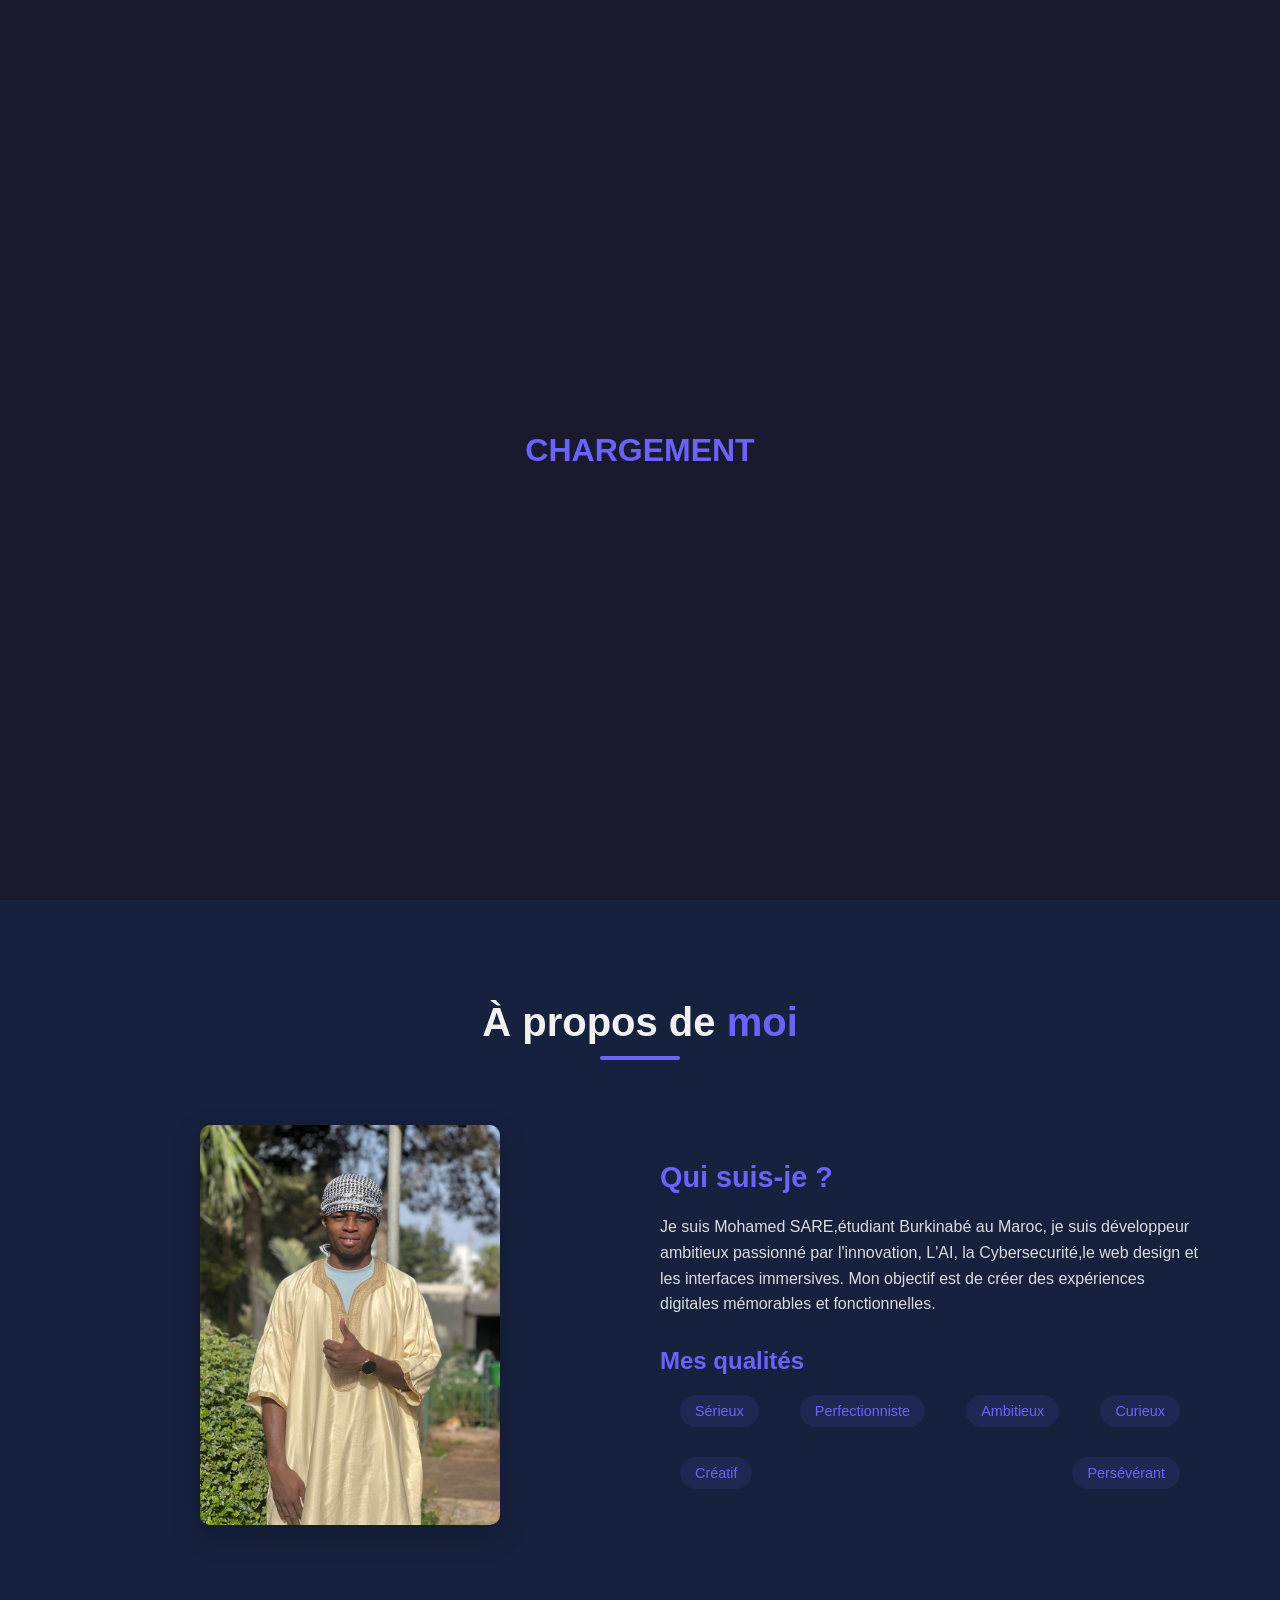
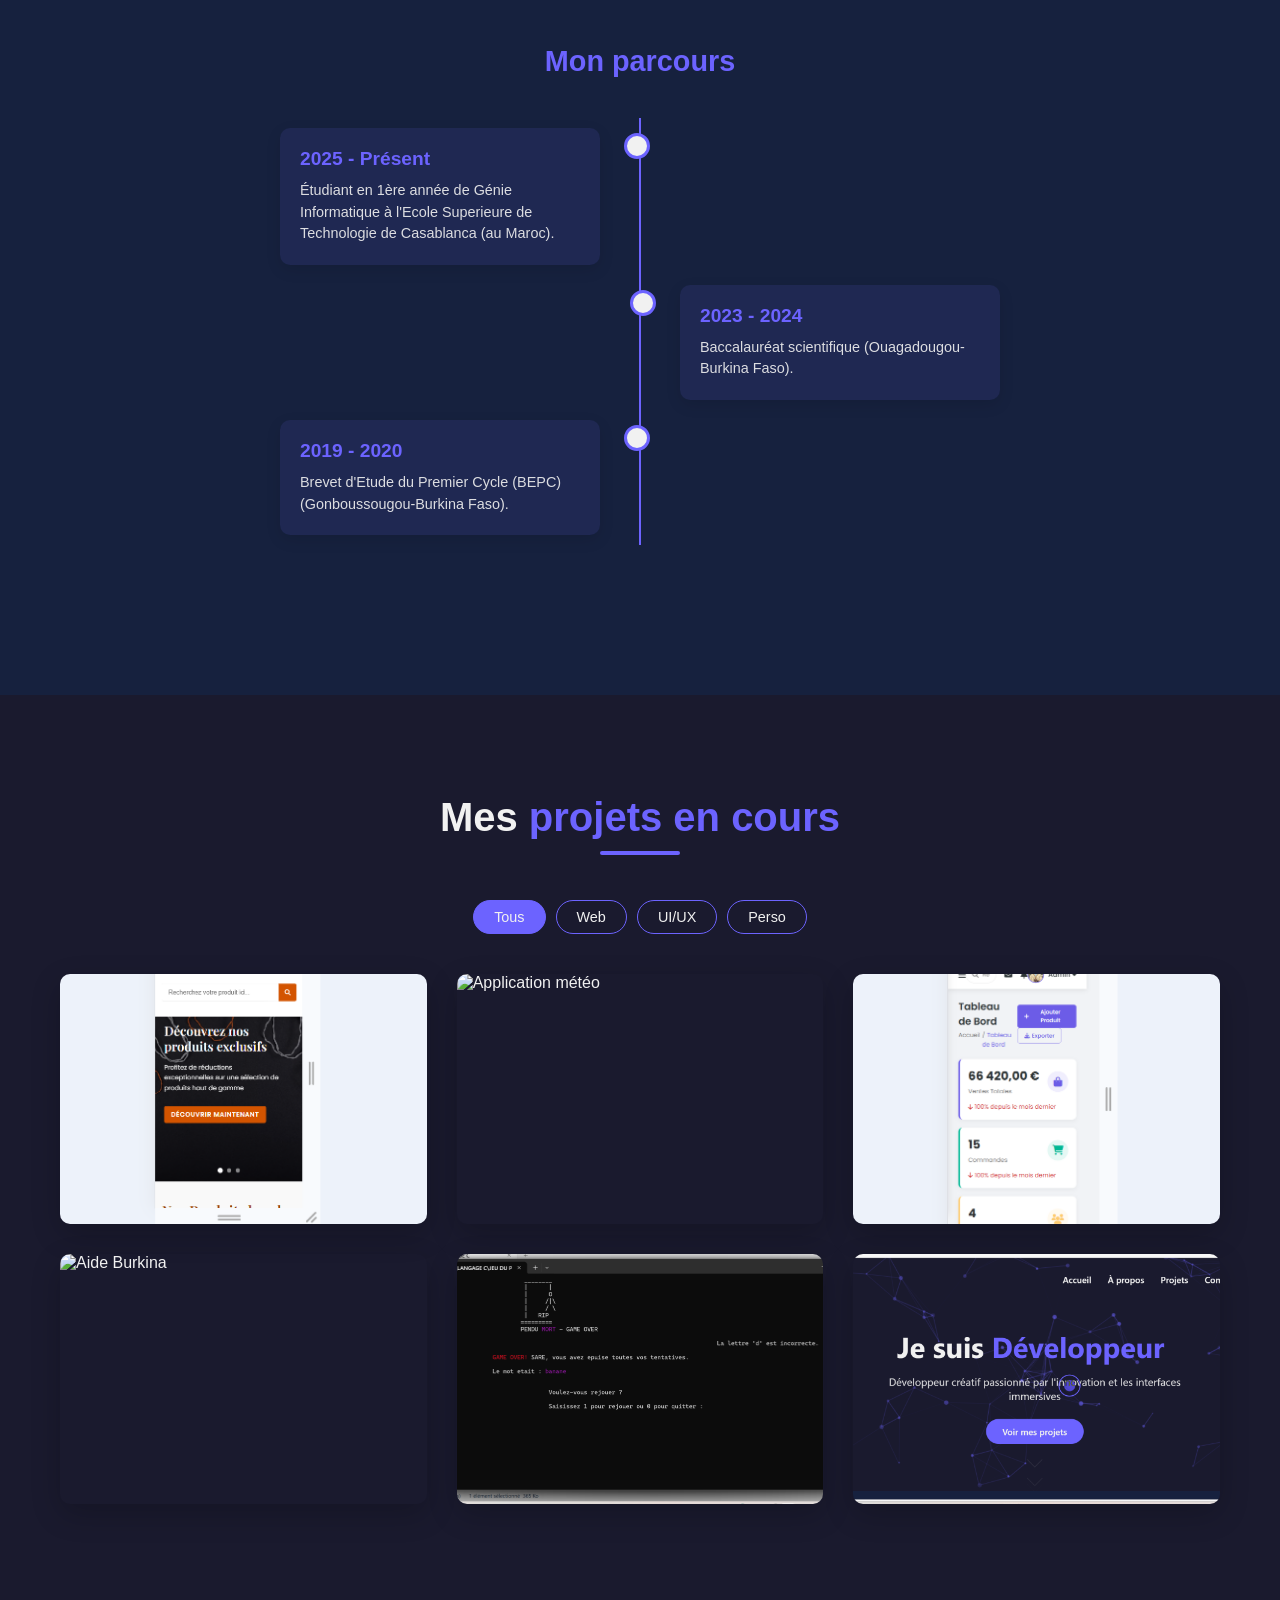
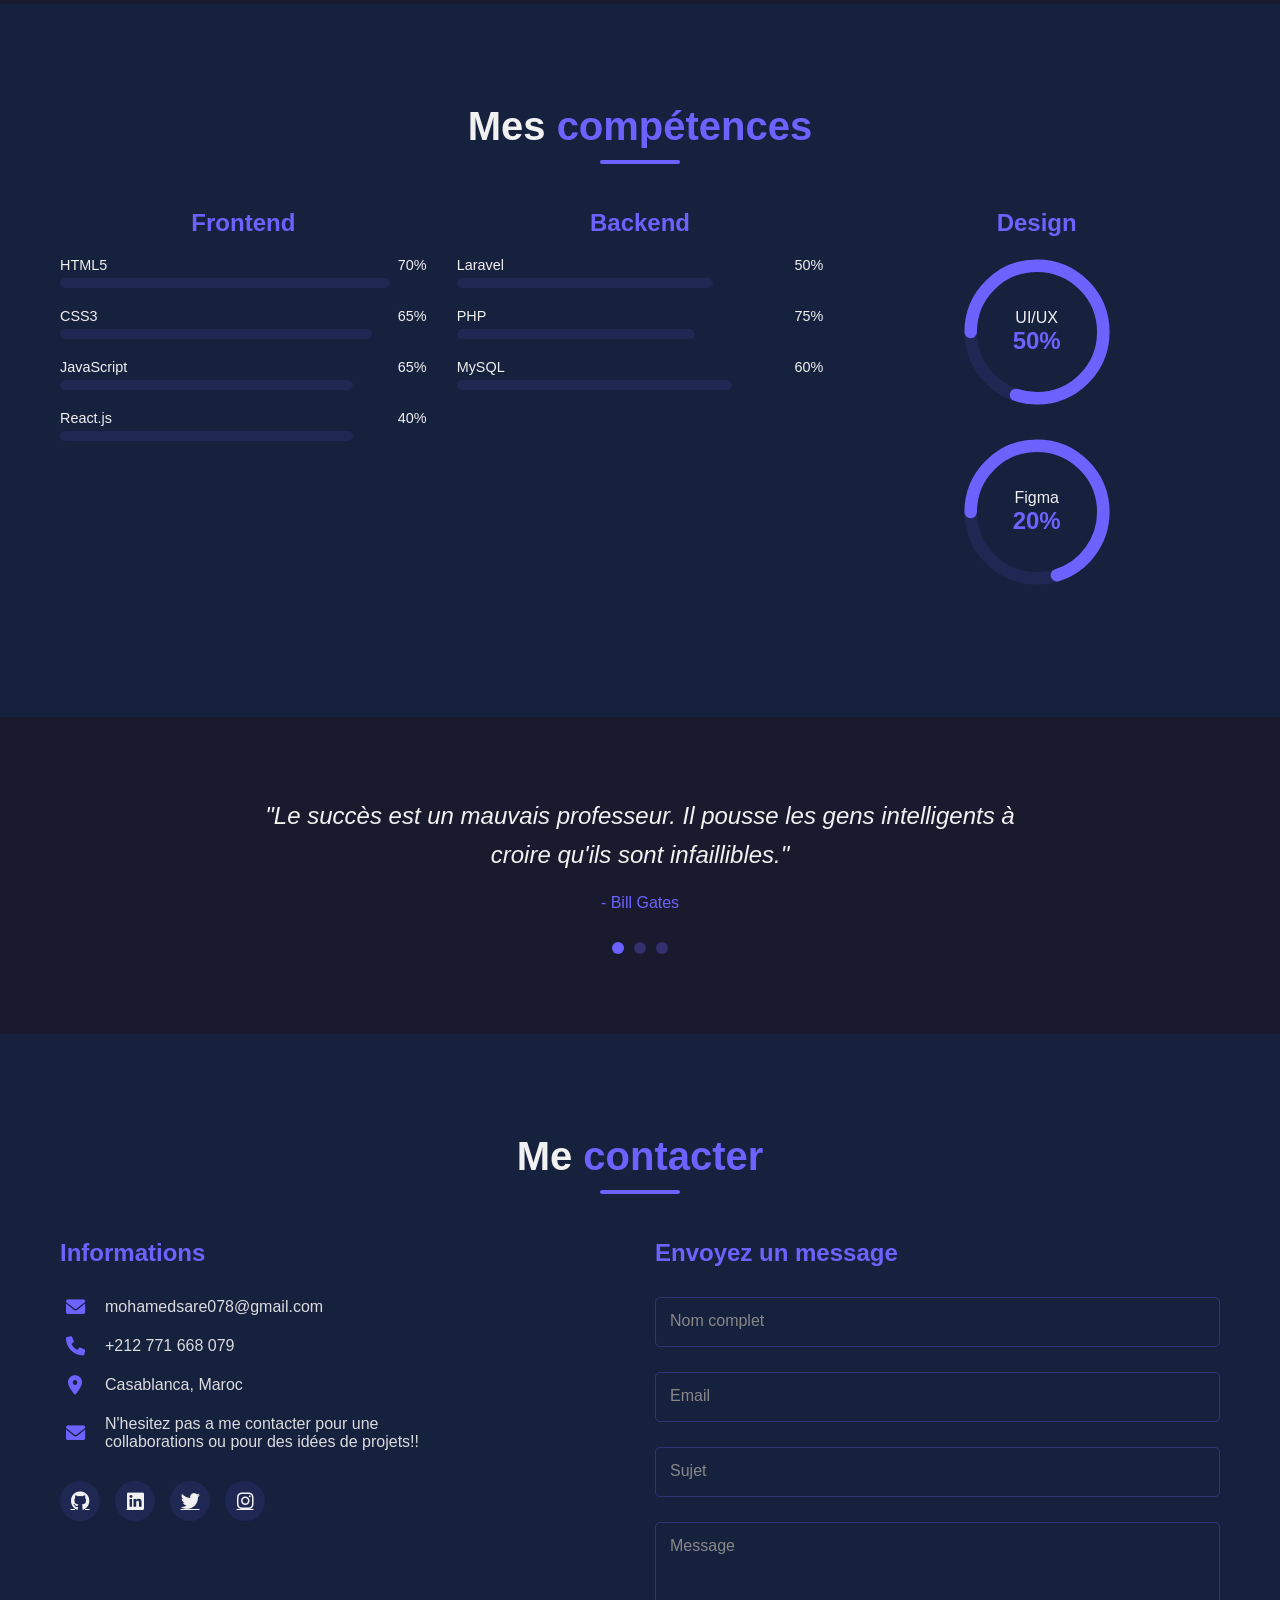
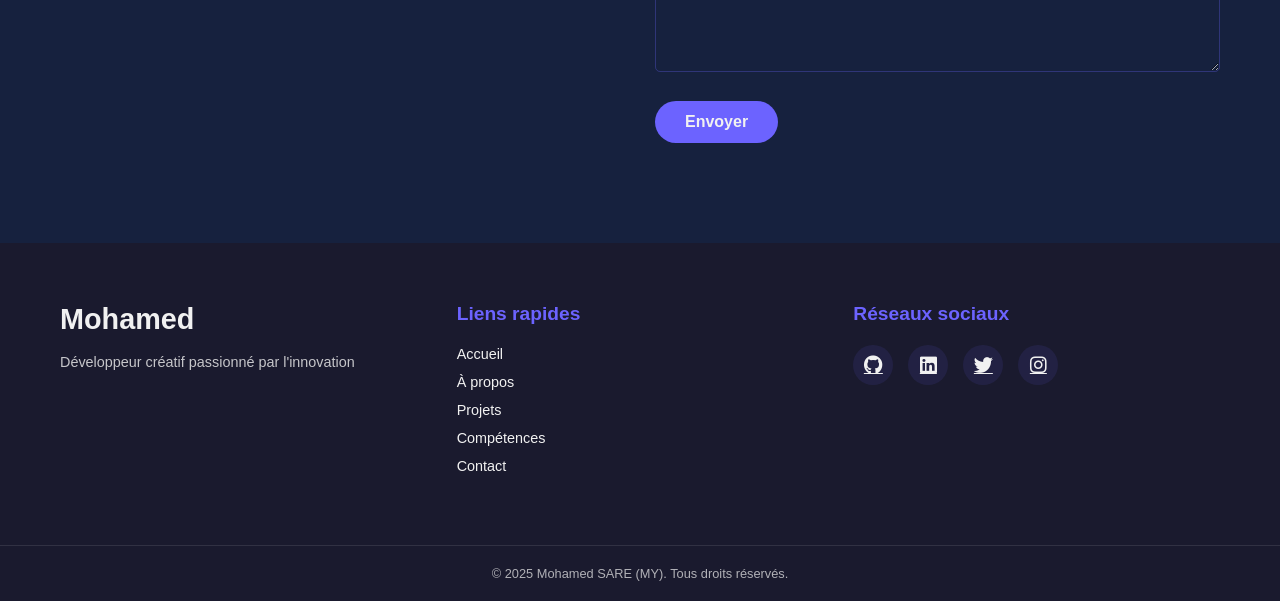
==== commit d099d33f: "Ajout de nouvelles fonctionnalités)." ====
--- a/index.html
+++ b/index.html
@@ -66,7 +66,7 @@
         <div class="hero-container">
             <h1 class="hero-heading">Je suis <span class="typed-text"></span><span class="cursor-blink">&nbsp;</span>
             </h1>
-            <p class="hero-description">Développeur créatif passionné par l'innovation et les interfaces immersives</p>
+            <p class="hero-description">Développeur Web Junior créatif passionné par l'innovation et les interfaces immersives</p>
             <button class="main-btn" onclick="location.href='#projects'">Voir mes projets</button>
         </div>
         <div class="scroll-down">
@@ -180,28 +180,28 @@
                 <div class="skill-bar">
                     <div class="skill-info">
                         <span>HTML5</span>
-                        <span class="percent">90%</span>
+                        <span class="percent">70%</span>
                     </div>
                     <div class="progress-bar" data-width="90"></div>
                 </div>
                 <div class="skill-bar">
                     <div class="skill-info">
                         <span>CSS3</span>
-                        <span class="percent">75%</span>
+                        <span class="percent">65%</span>
                     </div>
                     <div class="progress-bar" data-width="85"></div>
                 </div>
                 <div class="skill-bar">
                     <div class="skill-info">
                         <span>JavaScript</span>
-                        <span class="percent">75%</span>
+                        <span class="percent">65%</span>
                     </div>
                     <div class="progress-bar" data-width="80"></div>
                 </div>
                 <div class="skill-bar">
                     <div class="skill-info">
                         <span>React.js</span>
-                        <span class="percent">50%</span>
+                        <span class="percent">40%</span>
                     </div>
                     <div class="progress-bar" data-width="80"></div>
                 </div>
@@ -212,21 +212,21 @@
                 <div class="skill-bar">
                     <div class="skill-info">
                         <span>Laravel</span>
+                        <span class="percent">50%</span>
+                    </div>
+                    <div class="progress-bar" data-width="70"></div>
+                </div>
+                <div class="skill-bar">
+                    <div class="skill-info">
+                        <span>PHP</span>
+                        <span class="percent">75%</span>
+                    </div>
+                    <div class="progress-bar" data-width="65"></div>
+                </div>
+                <div class="skill-bar">
+                    <div class="skill-info">
+                        <span>MySQL</span>
                         <span class="percent">60%</span>
-                    </div>
-                    <div class="progress-bar" data-width="70"></div>
-                </div>
-                <div class="skill-bar">
-                    <div class="skill-info">
-                        <span>PHP</span>
-                        <span class="percent">85%</span>
-                    </div>
-                    <div class="progress-bar" data-width="65"></div>
-                </div>
-                <div class="skill-bar">
-                    <div class="skill-info">
-                        <span>MySQL</span>
-                        <span class="percent">75%</span>
                     </div>
                     <div class="progress-bar" data-width="75"></div>
                 </div>
@@ -244,7 +244,7 @@
                         </svg>
                         <div class="circle-info">
                             <span>UI/UX</span>
-                            <span class="percent">80%</span>
+                            <span class="percent">50%</span>
                         </div>
                     </div>
                 </div>
@@ -258,7 +258,7 @@
                         </svg>
                         <div class="circle-info">
                             <span>Figma</span>
-                            <span class="percent">30%</span>
+                            <span class="percent">20%</span>
                         </div>
                     </div>
                 </div>
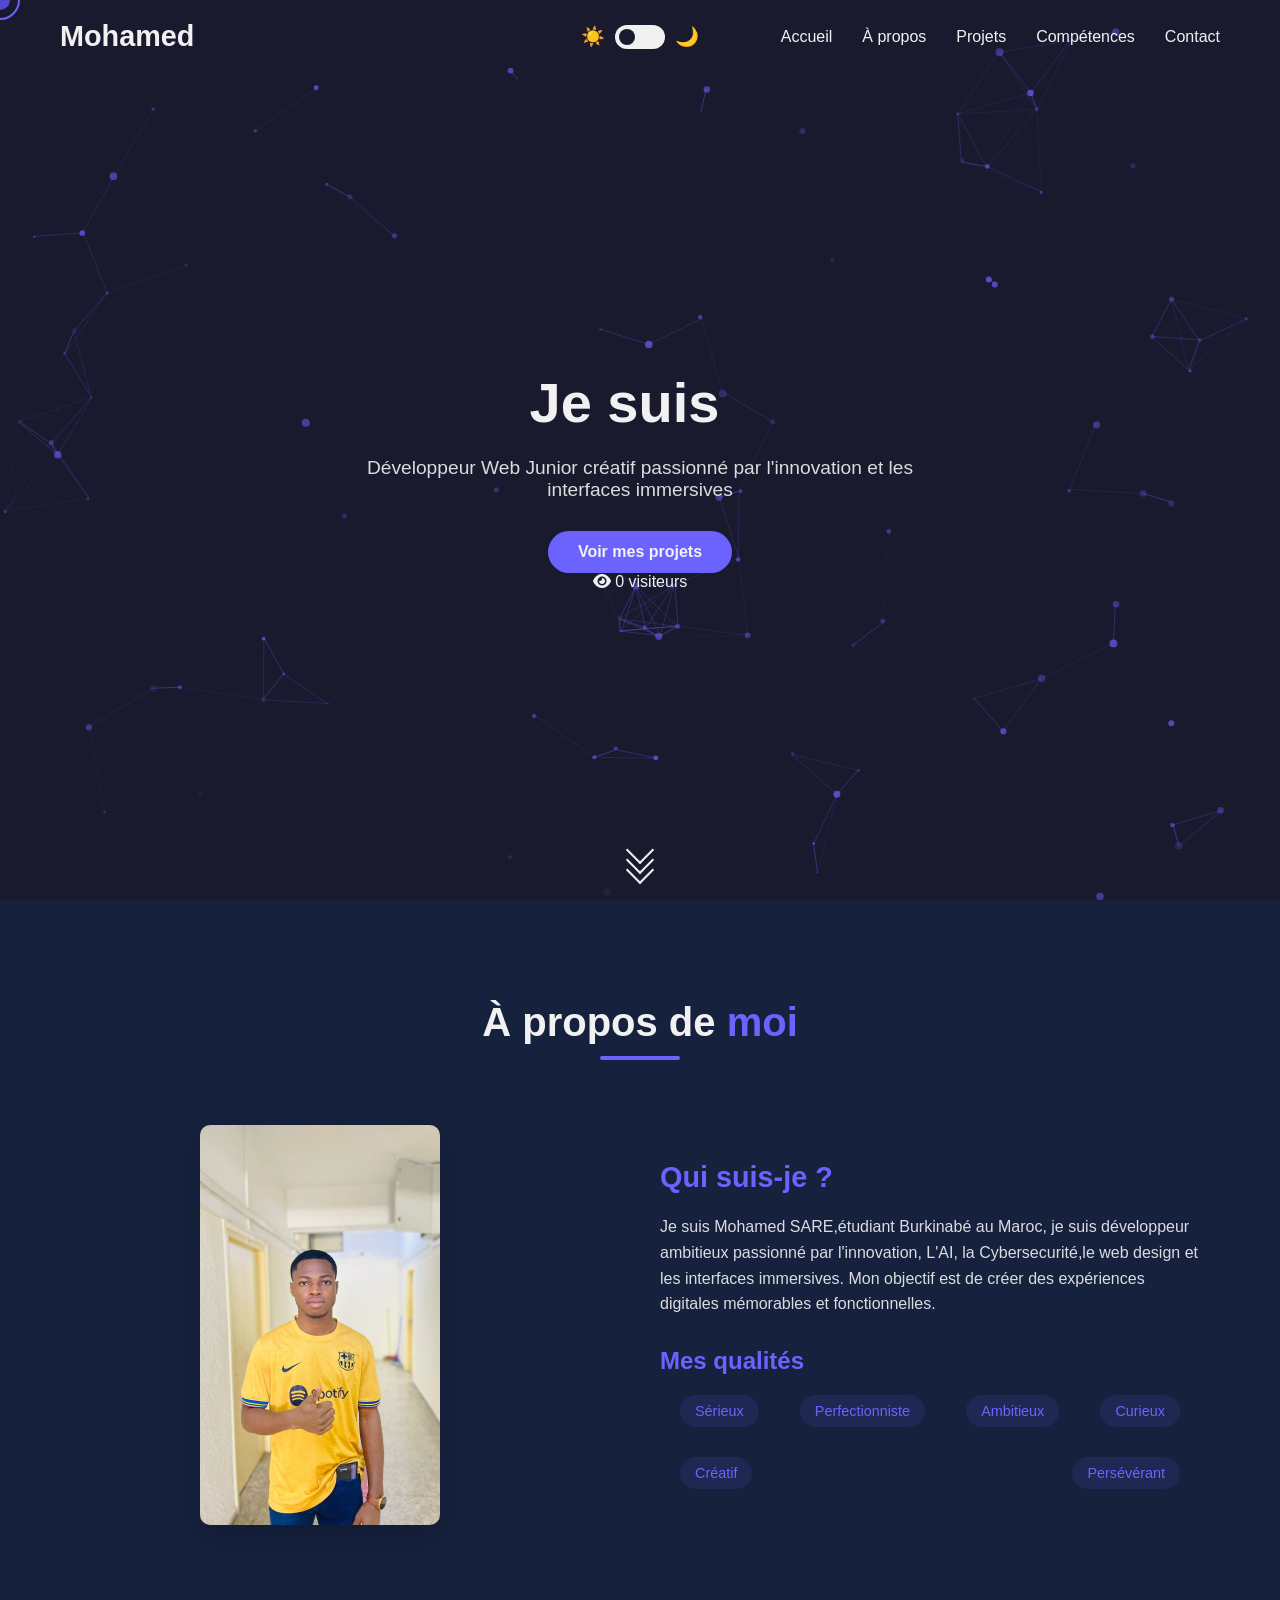
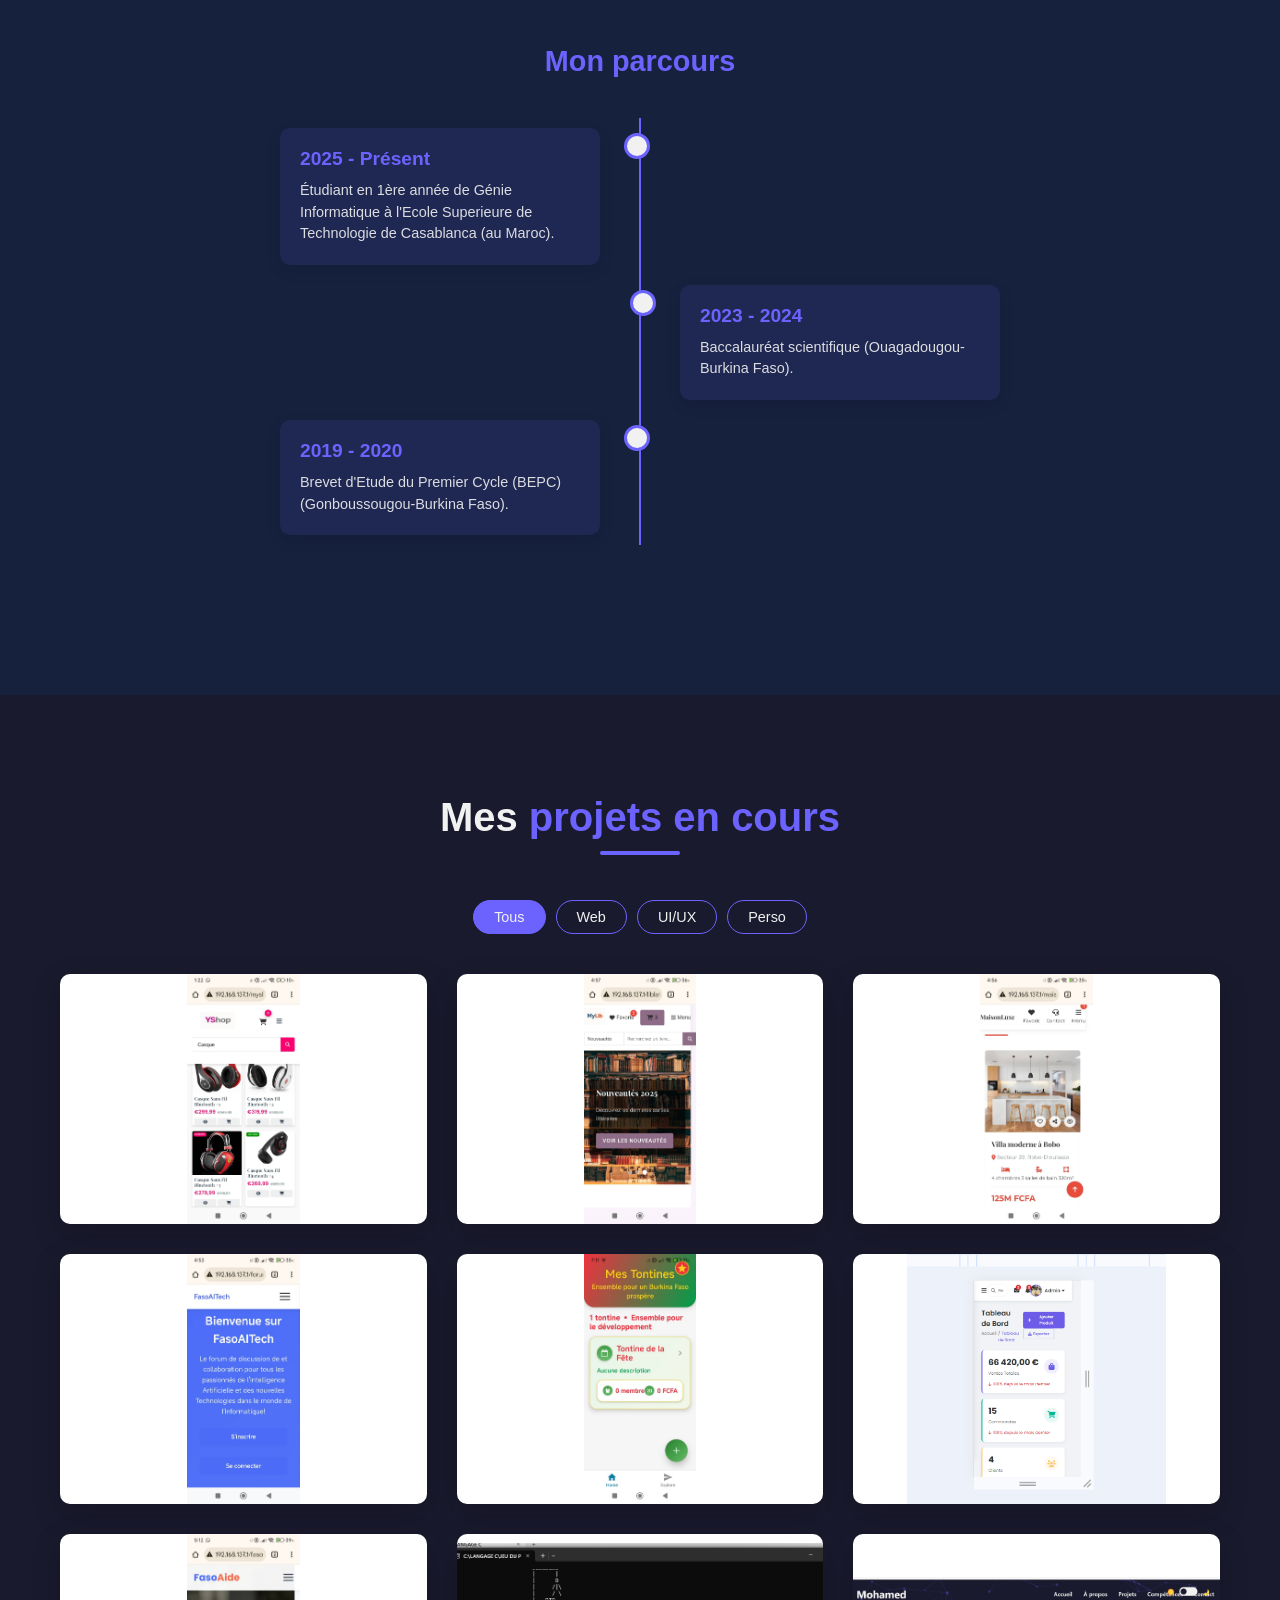
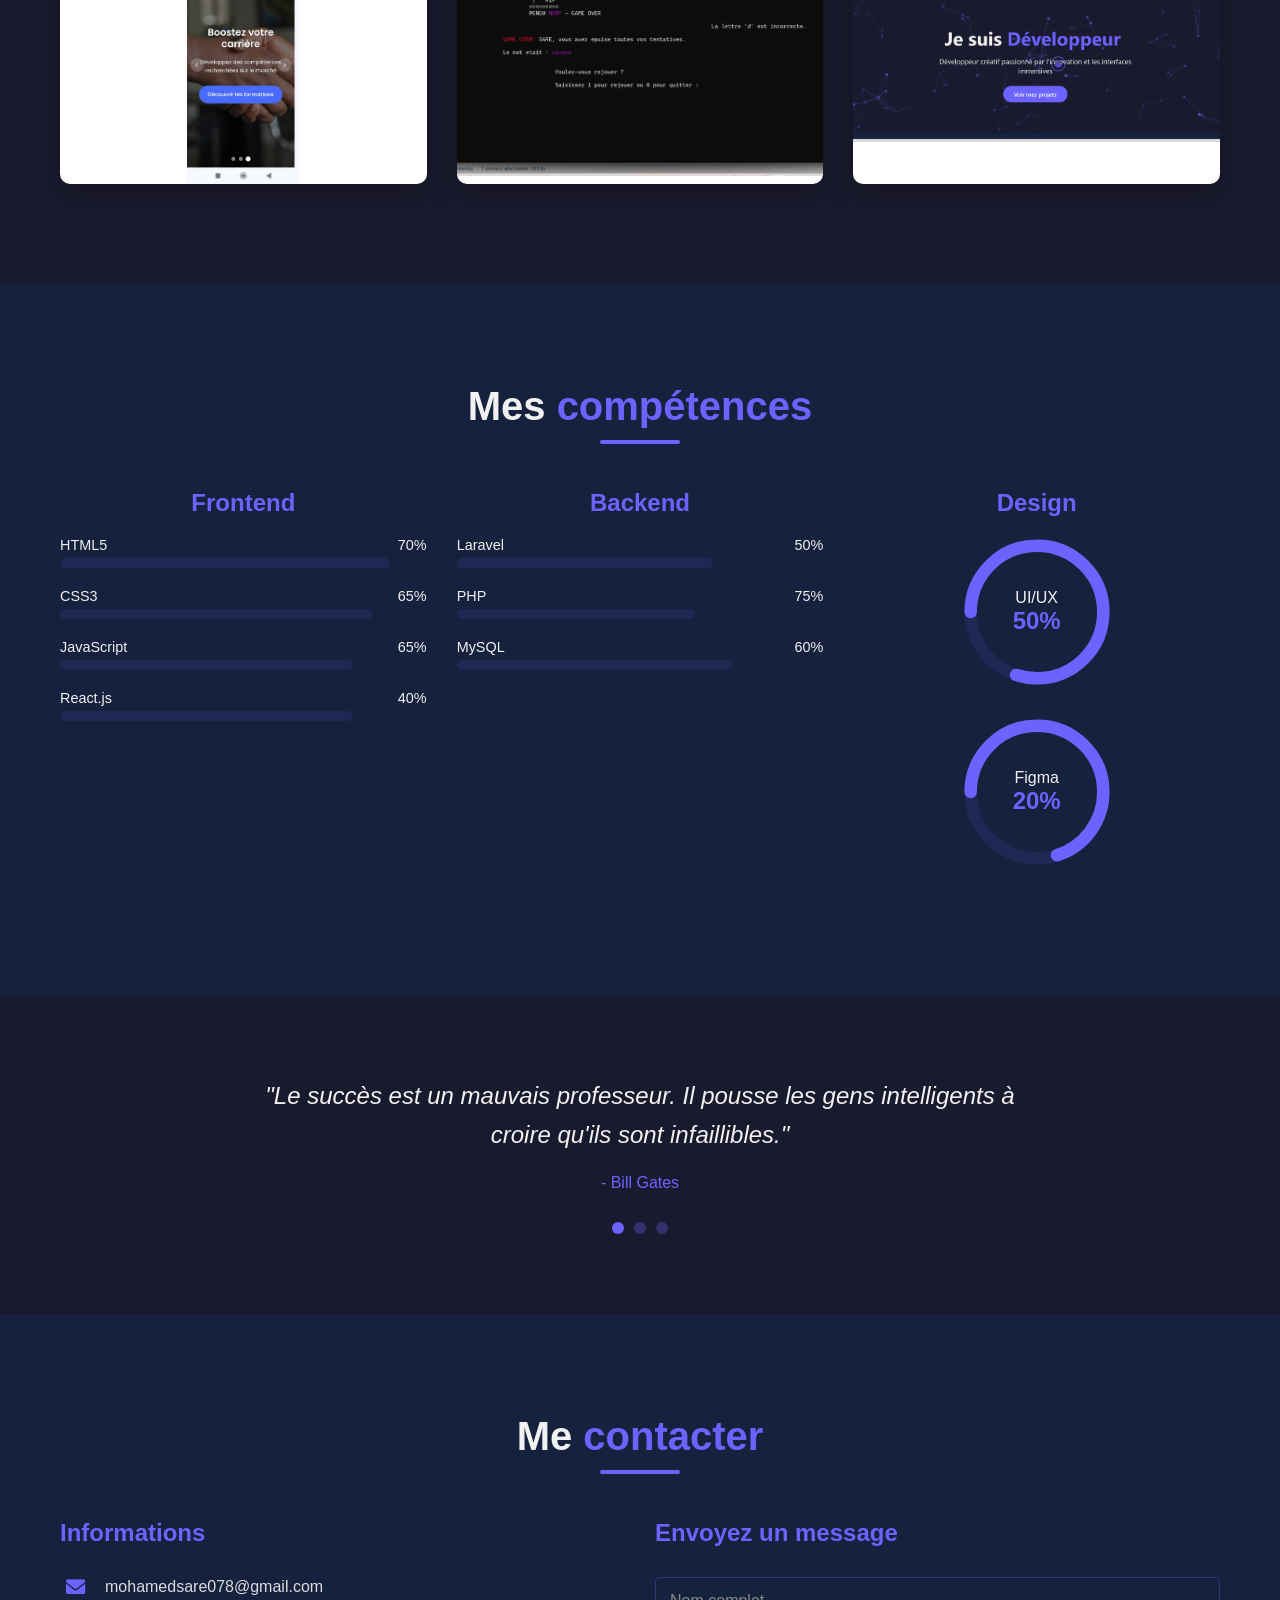
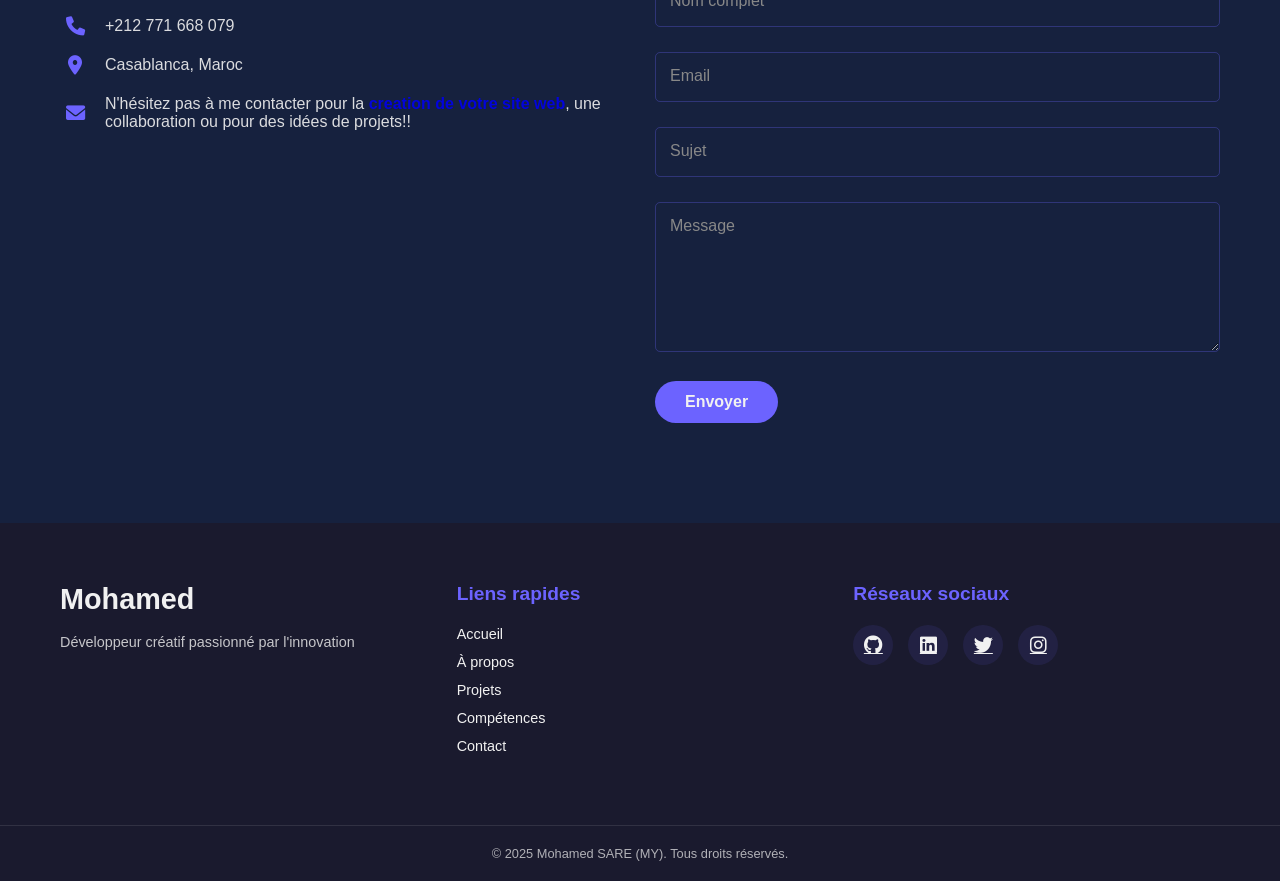
==== commit f38a1b9c: "Add files via upload" ====
--- a/index.html
+++ b/index.html
@@ -30,21 +30,18 @@
             <span class="letter">T</span>
         </div>
     </div>
-
-    <!-- Bouton mode sombre/clair -->
-    <div class="theme-switch-wrapper">
-        <span class="theme-switch-label">☀️</span>
-        <label class="theme-switch">
-            <input type="checkbox">
-            <span class="slider round"></span>
-        </label>
-        <span class="theme-switch-label">🌙</span>
-    </div>
-
     <!-- Navigation -->
     <nav class="navbar">
         <div class="navbar-container">
             <a href="#home" class="navbar-logo">Mohamed</a>
+            <div class="theme-switch-wrapper">
+                <span class="theme-switch-label">☀️</span>
+                <label class="theme-switch">
+                    <input type="checkbox">
+                    <span class="slider round"></span>
+                </label>
+                <span class="theme-switch-label">🌙</span>
+            </div>
             <div class="navbar-toggle" id="mobile-menu">
                 <span class="bar"></span>
                 <span class="bar"></span>
@@ -68,6 +65,10 @@
             </h1>
             <p class="hero-description">Développeur Web Junior créatif passionné par l'innovation et les interfaces immersives</p>
             <button class="main-btn" onclick="location.href='#projects'">Voir mes projets</button>
+            <div class="visitor-counter">
+                <i class="fas fa-eye"></i>
+                <span id="visitorCount">0</span> visiteurs
+            </div>
         </div>
         <div class="scroll-down">
             <span></span>
@@ -84,7 +85,7 @@
                 <div class="img-card">
                     <div class="img-card-inner">
                         <div class="img-card-front">
-                            <img src="mhd.jpg" alt="Mohamed SARE">
+                            <img src="mhd.jpeg" alt="Mohamed SARE">
                         </div>
                         <div class="img-card-back">
                             <h3>Mohamed SARE</h3>
@@ -311,20 +312,15 @@
                 </div>
                 <div class="info-item">
                     <i class="fas fa-envelope"></i>
-                    <p>N'hesitez pas a me contacter pour une <br>
-                        collaborations ou pour des idées de projets!!</p>
-                </div>
-                <div class="social-links">
-                    <a href="#"><i class="fab fa-github"></i></a>
-                    <a href="#"><i class="fab fa-linkedin"></i></a>
-                    <a href="#"><i class="fab fa-twitter"></i></a>
-                    <a href="#"><i class="fab fa-instagram"></i></a>
+                    <p>N'hésitez pas à me contacter pour la <span style="color: #0000EE; font-weight: bold;">creation de votre site web</span>, une <br>
+                        collaboration ou pour des idées de projets!!</p>
                 </div>
             </div>
             <div class="contact-form">
                 <h3>Envoyez un message</h3>
-                <form id="form" action="https://formsubmit.co/smrmsare039@gmail.com" method="POST">
-            
+                <form id="form" action="https://formsubmit.co/sarem6012@gmail.com" method="POST">
+                    <input type="hidden" name="_next" value="#contact">
+                    <input type="hidden" name="_captcha" value="false">
                     <div class="form-group">
                         <input type="text" id="name" name="name" required>
                         <label for="name">Nom complet</label>
@@ -392,6 +388,36 @@
     </footer>
 
     <script src="script.js"></script>
+    
+    <!-- Firebase -->
+    <script src="https://www.gstatic.com/firebasejs/9.6.1/firebase-app-compat.js"></script>
+    <script src="https://www.gstatic.com/firebasejs/9.6.1/firebase-database-compat.js"></script>
+    
+    <script>
+        // Configuration Firebase
+        const firebaseConfig = {
+            apiKey: "AIzaSyD9stFu1Vig--GDsS2GDclC1hpWwhkX-D0",
+            authDomain: "mhdsare-17c60.firebaseapp.com",
+            databaseURL: "https://mhdsare-17c60-default-rtdb.europe-west1.firebasedatabase.app",
+            projectId: "mhdsare-17c60",
+            storageBucket: "mhdsare-17c60.appspot.com",
+            messagingSenderId: "604240664259",
+            appId: "1:604240664259:web:9d656d3ae532ebc32b3476"
+        };
+
+        // Initialisation Firebase
+        firebase.initializeApp(firebaseConfig);
+
+        // Compteur de visiteurs
+        const visitorsRef = firebase.database().ref('visitors');
+        visitorsRef.transaction((currentCount) => {
+            return (currentCount || 0) + 1;
+        });
+        visitorsRef.on('value', (snapshot) => {
+            const count = snapshot.val() || 0;
+            document.getElementById('visitorCount').textContent = count.toLocaleString();
+        });
+    </script>
 </body>
 
 </html>
--- a/styles.css
+++ b/styles.css
@@ -32,7 +32,7 @@
 
 body.light-mode {
     background-color: var(--lighter-color);
-    color: var(--dark-color);
+    color: #000000 !important;
 }
 
 /* Loader */
@@ -107,9 +107,10 @@
 
 /* Bouton mode sombre/clair */
 .theme-switch-wrapper {
-    position: fixed;
-    top: 20px;
-    right: 20px;
+    position: absolute;
+    top: 50%;
+    left: 50%;
+    transform: translate(-50%, -50%);
     display: flex;
     align-items: center;
     z-index: 100;
@@ -173,6 +174,7 @@
     padding: 20px 0;
     z-index: 99;
     transition: var(--transition);
+    background: none;
 }
 
 .navbar-container {
@@ -182,6 +184,7 @@
     max-width: 1200px;
     margin: 0 auto;
     padding: 0 20px;
+    position: relative;
 }
 
 .navbar-logo {
@@ -258,7 +261,6 @@
 }
 
 /* Section Hero */
-/* Section Hero */
 .hero {
     position: relative;
     height: 100vh;
@@ -268,7 +270,7 @@
     align-items: center;
     text-align: center;
     overflow: hidden;
-    padding: 80px 20px 20px; /* Ajout de padding pour compenser la navbar */
+    padding: 80px 20px 20px;
 }
 
 #particles-js {
@@ -464,7 +466,7 @@
 
 .img-card-front, .img-card-back {
     position: absolute;
-    width: 100%;
+    width: 80%;
     height: 100%;
     backface-visibility: hidden;
     border-radius: 10px;
@@ -719,8 +721,10 @@
 .project-img {
     width: 100%;
     height: 100%;
-    object-fit: cover;
-    transition: var(--transition);
+    object-fit: contain;
+    background: #fff;
+    transition: var(--transition);
+    display: block;
 }
 
 .project-overlay {
@@ -1499,6 +1503,31 @@
     .lightbox-img {
         height: 300px;
     }
+
+    .theme-switch-wrapper {
+        top: 20px;
+        left: 50%;
+        transform: translateX(-50%);
+    }
+
+    .skills-container {
+        gap: 20px;
+        max-width: 90%;
+    }
+
+    .skill-category {
+        min-width: 250px;
+    }
+
+    .skill-bar {
+        margin-bottom: 15px;
+        max-width: 90%;
+    }
+
+    .progress-bar {
+        height: 8px;
+        max-width: 100%;
+    }
 }
 
 @media screen and (max-width: 480px) {
@@ -1512,6 +1541,37 @@
 
     .projects-container {
         grid-template-columns: 1fr;
+    }
+
+    .skills-container {
+        gap: 15px;
+        max-width: 85%;
+    }
+
+    .skill-category {
+        min-width: 200px;
+    }
+
+    .skill-bar {
+        margin-bottom: 12px;
+        max-width: 85%;
+    }
+
+    .progress-bar {
+        height: 6px;
+    }
+
+    .circle-progress {
+        width: 100px;
+        height: 100px;
+    }
+
+    .circle-info .percent {
+        font-size: 1rem;
+    }
+
+    .circle-info span {
+        font-size: 0.8rem;
     }
 }
 
@@ -1525,16 +1585,18 @@
     }
 }
 
-/* Mode clair */
+/* Mode clair amélioré */
 body.light-mode {
     background-color: var(--lighter-color);
-    color: var(--dark-color);
+    color: #000000 !important;
 }
 
 body.light-mode .navbar.scrolled {
-    background-color: rgba(255, 255, 255, 0.9);
-}
-
+    background-color: rgba(255, 255, 255, 0.95);
+    box-shadow: 0 5px 20px rgba(0, 0, 0, 0.1);
+}
+
+/* Texte en mode clair - Version plus contrastée */
 body.light-mode .navbar-links,
 body.light-mode .navbar-logo,
 body.light-mode .hero-description,
@@ -1545,53 +1607,239 @@
 body.light-mode .info-item p,
 body.light-mode .timeline-content p,
 body.light-mode .about-text p,
+body.light-mode .project-category,
+body.light-mode .project-title,
+body.light-mode .lightbox-description,
+body.light-mode .quote-slide p,
+body.light-mode .form-group label,
 body.light-mode .form-group input,
 body.light-mode .form-group textarea,
-body.light-mode .form-group label {
-    color: var(--dark-color);
-}
-
-body.light-mode .navbar-links:after,
-body.light-mode .footer-links a:after {
-    background-color: var(--primary-color);
-}
-
+body.light-mode .skill-info span,
+body.light-mode .circle-info span,
+body.light-mode .visitor-counter,
+body.light-mode .section-title,
+body.light-mode .contact-info p,
+body.light-mode .contact-form p,
+body.light-mode .timeline-content h4,
+body.light-mode .about-text h3,
+body.light-mode .soft-skills h3,
+body.light-mode .timeline h3 {
+    color: #000000 !important;
+    font-weight: 500 !important;
+}
+
+/* Liens en mode clair - Version plus contrastée */
+body.light-mode a {
+    color: #0000EE !important;
+    text-decoration: none !important;
+}
+
+body.light-mode a:hover {
+    color: #551A8B !important;
+    text-decoration: none !important;
+}
+
+/* Liens spécifiques en mode clair */
+body.light-mode .navbar-links,
+body.light-mode .footer-links a,
+body.light-mode .footer-logo a,
+body.light-mode .project-link,
+body.light-mode .lightbox-link,
+body.light-mode .blog-btn {
+    text-decoration: none !important;
+}
+
+/* Titres en mode clair - Version plus contrastée */
+body.light-mode h1,
+body.light-mode h2,
+body.light-mode h3,
+body.light-mode h4,
+body.light-mode h5,
+body.light-mode h6 {
+    color: #000000 !important;
+    font-weight: 700 !important;
+}
+
+/* Sections spécifiques en mode clair - Version plus contrastée */
+body.light-mode .section-title span,
+body.light-mode .lightbox-title,
+body.light-mode .contact-info h3,
+body.light-mode .contact-form h3,
+body.light-mode .skill-category h3 {
+    color: #0000EE !important;
+    font-weight: 700 !important;
+}
+
+/* Formulaire en mode clair - Version plus contrastée */
+body.light-mode .form-group input,
+body.light-mode .form-group textarea {
+    color: #000000 !important;
+    border: 2px solid #000000 !important;
+    background-color: #FFFFFF !important;
+}
+
+body.light-mode .form-group input:focus,
+body.light-mode .form-group textarea:focus {
+    border-color: #0000EE !important;
+    box-shadow: 0 0 5px rgba(0, 0, 238, 0.5) !important;
+}
+
+/* Boutons en mode clair - Version plus contrastée */
 body.light-mode .filter-btn {
-    border-color: var(--primary-color);
-    color: var(--dark-color);
+    color: #000000 !important;
+    border: 2px solid #000000 !important;
+    background-color: #FFFFFF !important;
 }
 
 body.light-mode .filter-btn.active,
 body.light-mode .filter-btn:hover {
+    background-color: #000000 !important;
+    color: #FFFFFF !important;
+}
+
+/* Icônes en mode clair - Version plus contrastée */
+body.light-mode .info-item i,
+body.light-mode .social-links a i,
+body.light-mode .social-icons a i {
+    color: #0000EE !important;
+}
+
+/* Barres de progression en mode clair */
+body.light-mode .progress-bar {
+    background-color: #CCCCCC !important;
+}
+
+body.light-mode .progress-bar:after {
+    background-color: #0000EE !important;
+}
+
+/* Cercles de progression en mode clair */
+body.light-mode .circle-bg {
+    stroke: #CCCCCC !important;
+}
+
+body.light-mode .circle-fill {
+    stroke: #0000EE !important;
+}
+
+/* Compteur de visiteurs en mode clair */
+body.light-mode .visitor-counter {
+    background-color: #FFFFFF !important;
+    color: #000000 !important;
+    border: 2px solid #000000 !important;
+}
+
+/* Section Blog */
+.blog {
+    padding: 100px 0;
+    background-color: var(--darker-color);
+}
+
+.blog-container {
+    display: grid;
+    grid-template-columns: repeat(auto-fill, minmax(320px, 1fr));
+    gap: 30px;
+    max-width: 1200px;
+    margin: 0 auto;
+    padding: 0 20px;
+}
+
+.blog-card {
+    background-color: var(--dark-color);
+    border-radius: 15px;
+    overflow: hidden;
+    box-shadow: 0 10px 30px rgba(0, 0, 0, 0.15);
+    display: flex;
+    flex-direction: column;
+    transition: transform 0.3s, box-shadow 0.3s;
+    position: relative;
+}
+
+.blog-card:hover {
+    transform: translateY(-8px) scale(1.03);
+    box-shadow: 0 20px 40px rgba(108, 99, 255, 0.15);
+}
+
+.blog-img {
+    width: 100%;
+    height: 220px;
+    object-fit: cover;
+    border-top-left-radius: 15px;
+    border-top-right-radius: 15px;
+}
+
+.blog-content {
+    padding: 25px 20px 20px 20px;
+    display: flex;
+    flex-direction: column;
+    flex: 1;
+}
+
+.blog-title {
+    font-size: 1.3rem;
+    color: var(--primary-color);
+    margin-bottom: 10px;
+    font-weight: 700;
+}
+
+.blog-date {
+    font-size: 0.9rem;
+    color: var(--gray-color);
+    margin-bottom: 15px;
+}
+
+.blog-summary {
+    font-size: 1rem;
+    color: var(--light-color);
+    opacity: 0.9;
+    margin-bottom: 20px;
+    flex: 1;
+}
+
+.blog-btn {
+    align-self: flex-start;
+    padding: 8px 22px;
     background-color: var(--primary-color);
     color: var(--light-color);
-}
-
-body.light-mode .project-card {
-    box-shadow: 0 5px 15px rgba(0, 0, 0, 0.1);
-}
-
-body.light-mode .timeline-item:after {
+    border-radius: 50px;
+    text-decoration: none;
+    font-weight: 500;
+    font-size: 0.95rem;
+    transition: background 0.3s, transform 0.3s;
+    box-shadow: 0 2px 8px rgba(108, 99, 255, 0.08);
+}
+
+.blog-btn:hover {
+    background-color: var(--secondary-color);
+    transform: translateY(-2px);
+}
+
+body.light-mode .blog {
     background-color: var(--lighter-color);
 }
-
-body.light-mode .progress-bar {
-    background-color: rgba(108, 99, 255, 0.1);
-}
-
-body.light-mode .circle-bg {
-    stroke: rgba(108, 99, 255, 0.1);
-}
-
-body.light-mode .form-group input,
-body.light-mode .form-group textarea {
-    border-color: rgba(108, 99, 255, 0.3);
+body.light-mode .blog-card {
+    background-color: var(--light-color);
+    box-shadow: 0 5px 20px rgba(0,0,0,0.07);
+}
+body.light-mode .blog-title {
+    color: var(--primary-color);
+}
+body.light-mode .blog-summary {
     color: var(--dark-color);
 }
-
-body.light-mode .form-group input:focus + label,
-body.light-mode .form-group textarea:focus + label,
-body.light-mode .form-group input:valid + label,
-body.light-mode .form-group textarea:valid + label {
-    background-color: var(--lighter-color);
+body.light-mode .blog-btn {
+    background-color: var(--primary-color);
+    color: var(--light-color);
+}
+body.light-mode .blog-btn:hover {
+    background-color: var(--secondary-color);
+}
+
+@media screen and (max-width: 768px) {
+    .blog-container {
+        grid-template-columns: 1fr;
+    }
+    .blog-img {
+        height: 180px;
+    }
 }
